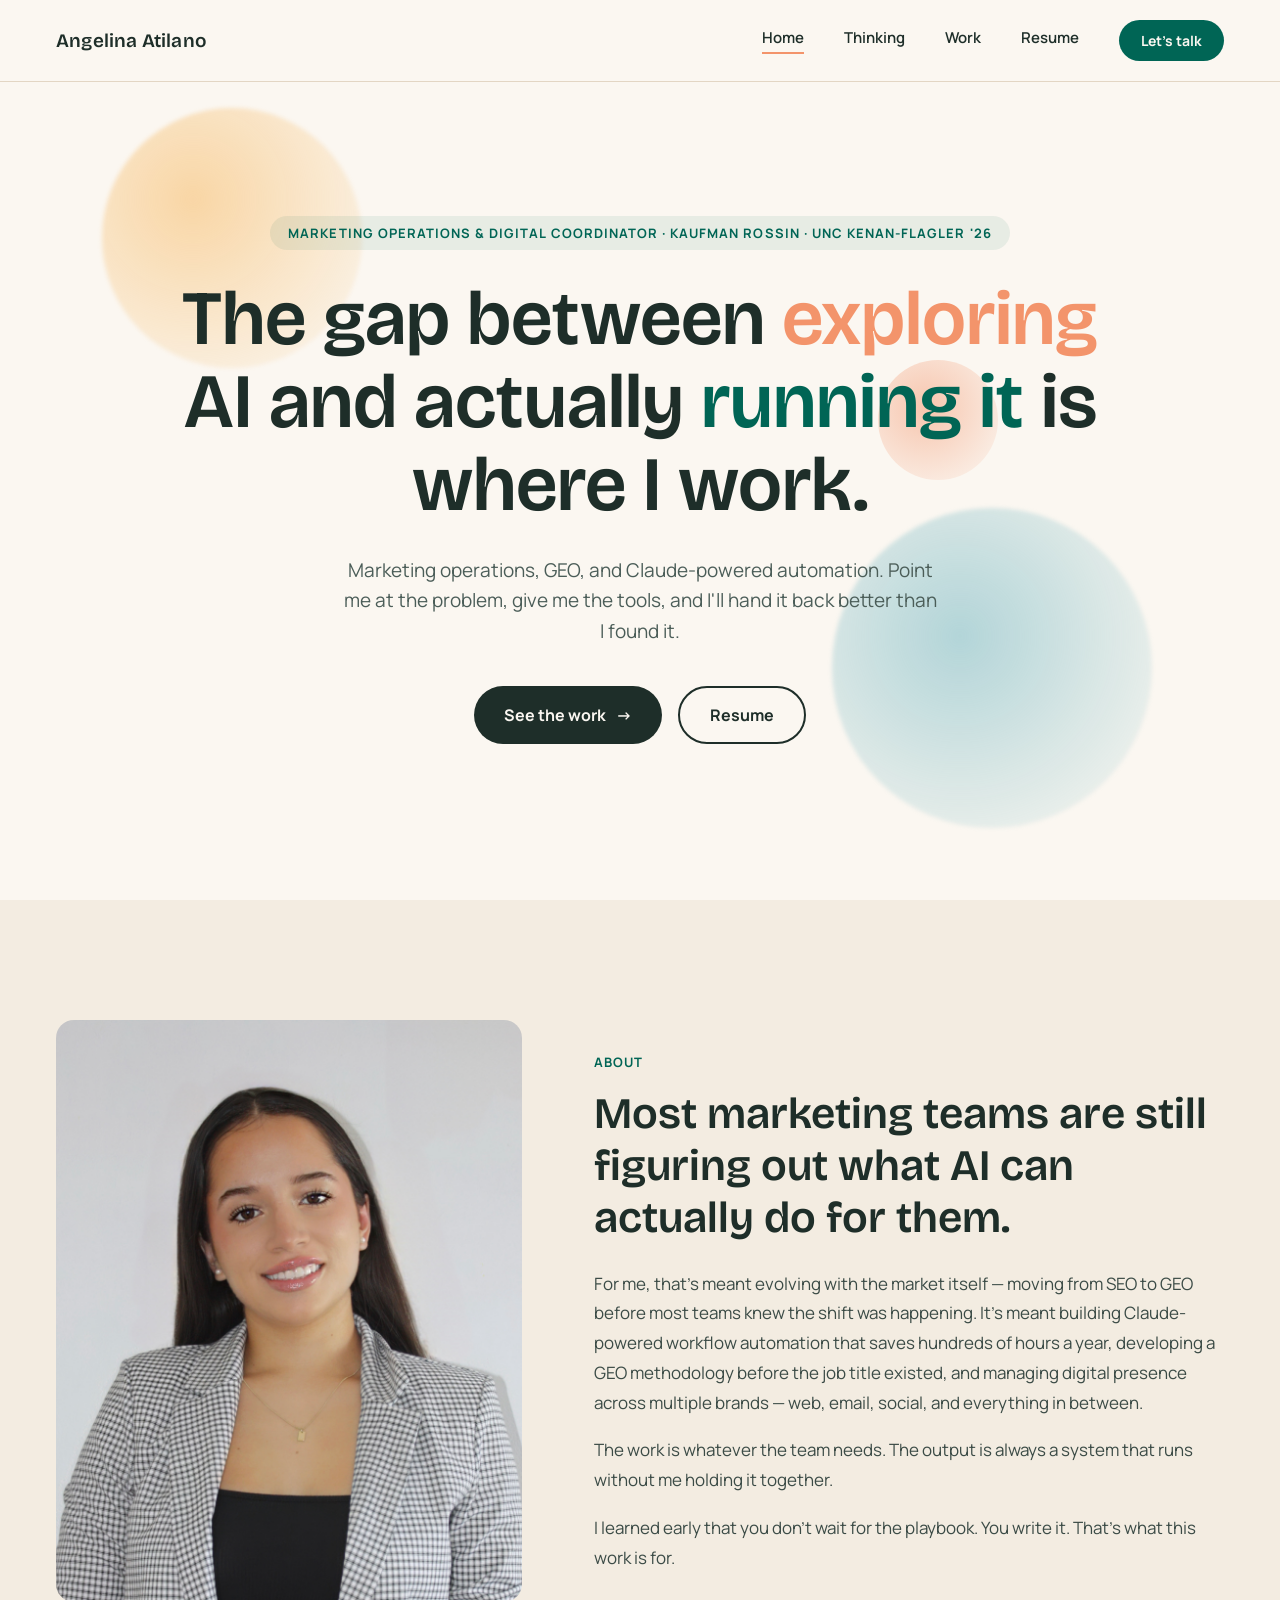
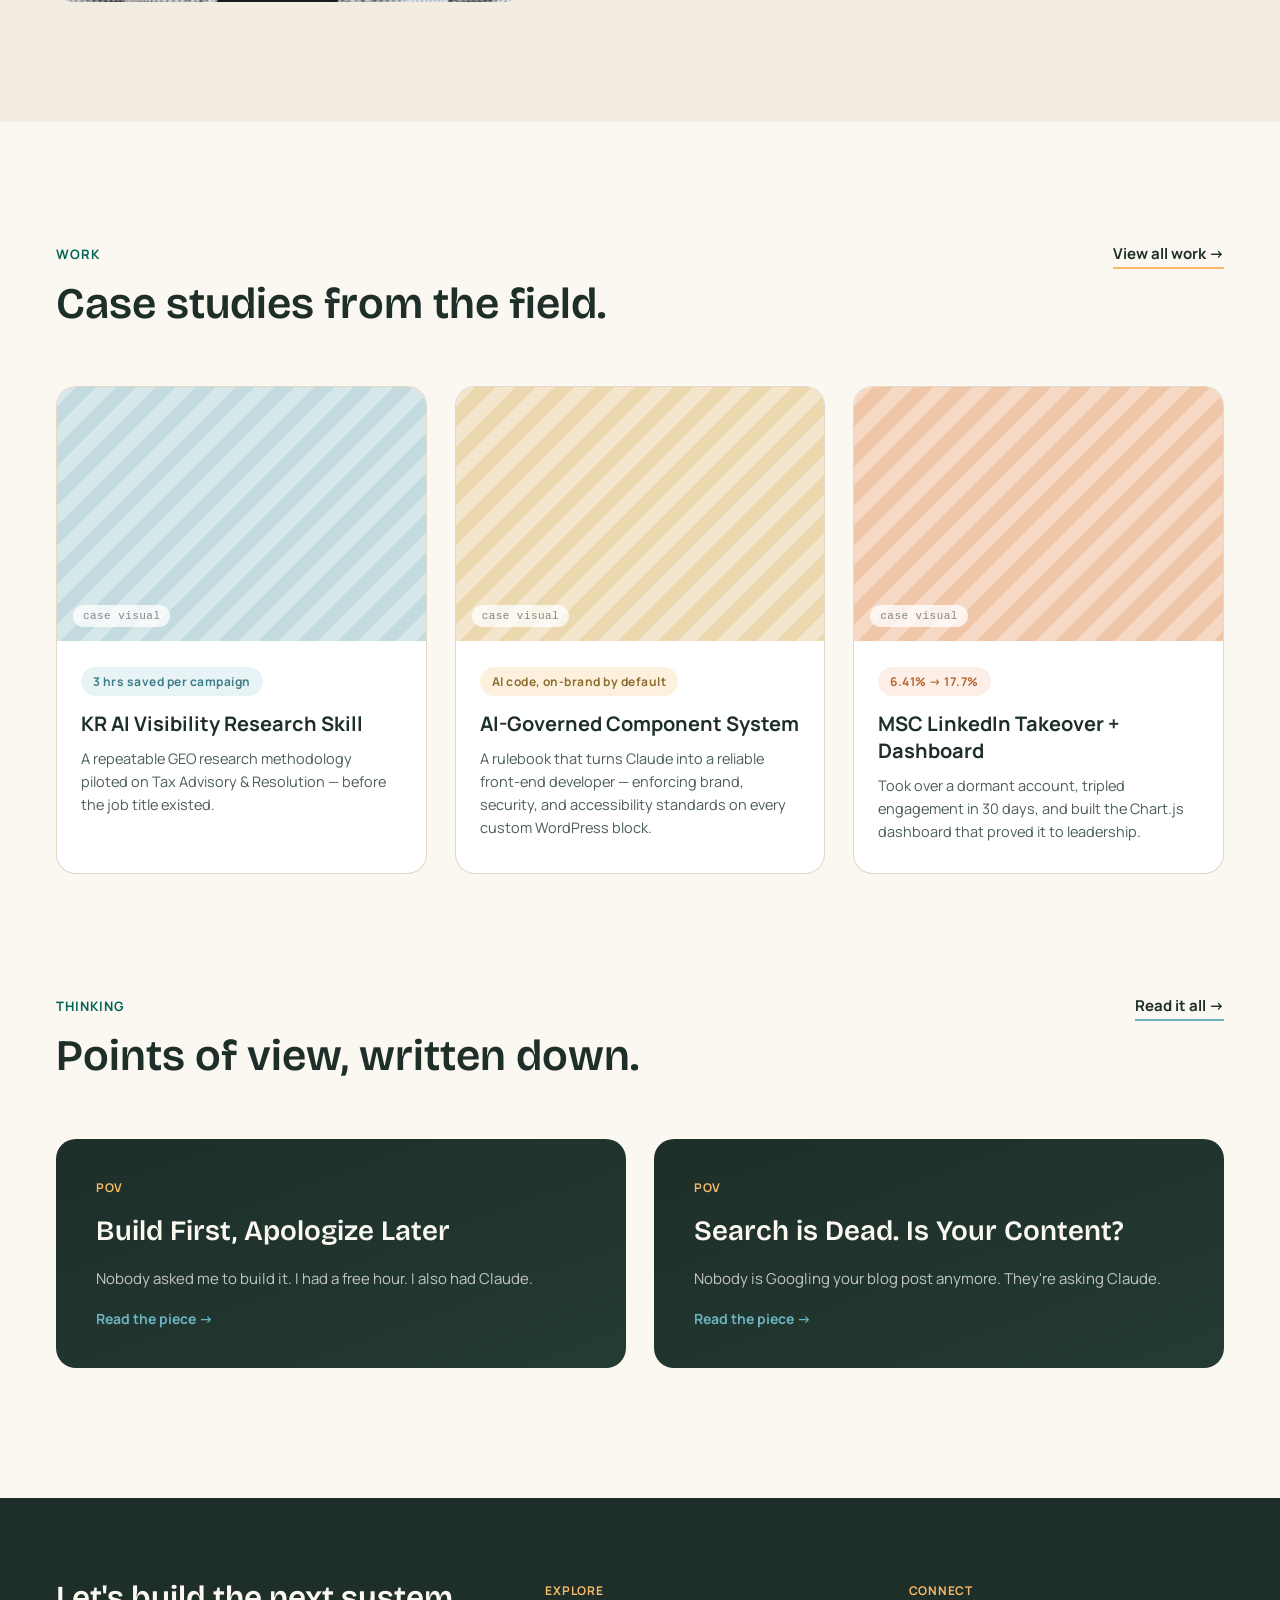
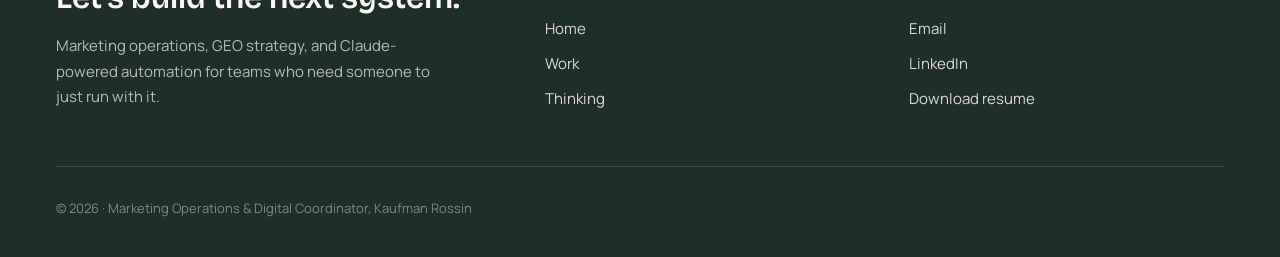
==== index.html @ 2d35b3b9 "Initial commit: portfolio site (Home, Thinking, Work) Static HTML/CSS/JS implementation of the Claud" ====
<!DOCTYPE html>
<html lang="en">
<head>
<meta charset="utf-8">
<meta name="viewport" content="width=device-width, initial-scale=1">
<title>Angelina Atilano — Marketing Operations &amp; Digital Coordinator</title>
<meta name="description" content="Marketing operations, GEO, and Claude-powered automation. Case studies and thinking from Angelina Atilano.">
<link rel="preconnect" href="https://fonts.googleapis.com">
<link rel="stylesheet" href="css/style.css">
</head>
<body>

<nav class="nav">
  <a href="index.html" class="nav-brand"><span>Angelina Atilano</span></a>
  <div class="nav-links">
    <a href="index.html" class="nav-link active">Home</a>
    <a href="thinking.html" class="nav-link">Thinking</a>
    <a href="work.html" class="nav-link">Work</a>
    <a href="assets/Angelina-Atilano-Resume.pdf" download="Angelina Atilano Resume.pdf" class="nav-link">Resume</a>
    <a href="#contact" class="nav-cta">Let's talk</a>
  </div>
</nav>

<section class="hero">
  <div class="blob blob-a"></div>
  <div class="blob blob-b"></div>
  <div class="blob blob-c"></div>

  <span class="eyebrow">Marketing Operations &amp; Digital Coordinator · Kaufman Rossin · UNC Kenan-Flagler '26</span>

  <h1>The gap between <span class="accent-orange">exploring</span> AI and actually <span class="accent-teal">running it</span> is where I work.</h1>

  <p class="lead">Marketing operations, GEO, and Claude-powered automation. Point me at the problem, give me the tools, and I'll hand it back better than I found it.</p>

  <div class="hero-ctas">
    <a href="work.html" class="btn-primary">See the work <span>→</span></a>
    <a href="assets/Angelina-Atilano-Resume.pdf" download="Angelina Atilano Resume.pdf" class="btn-outline">Resume</a>
  </div>
</section>

<section class="about reveal">
  <div class="about-portrait" data-tilt-wrap>
    <img src="assets/headshot.jpg" alt="Portrait of Angelina Atilano" data-tilt>
  </div>
  <div>
    <span class="section-label">About</span>
    <h2>Most marketing teams are still figuring out what AI can actually do for them.</h2>
    <p>For me, that's meant evolving with the market itself — moving from SEO to GEO before most teams knew the shift was happening. It's meant building Claude-powered workflow automation that saves hundreds of hours a year, developing a GEO methodology before the job title existed, and managing digital presence across multiple brands — web, email, social, and everything in between.</p>
    <p>The work is whatever the team needs. The output is always a system that runs without me holding it together.</p>
    <p>I learned early that you don't wait for the playbook. You write it. That's what this work is for.</p>
  </div>
</section>

<section class="section-wrap reveal">
  <div class="section-head">
    <div>
      <span class="section-label">Work</span>
      <h2>Case studies from the field.</h2>
    </div>
    <a href="work.html" class="section-head-link">View all work →</a>
  </div>

  <div class="case-grid">
    <a href="work.html" class="case-card">
      <div class="case-visual" style="background: repeating-linear-gradient(135deg,#D6E7E9,#D6E7E9 14px,#C3DBDE 14px,#C3DBDE 28px);">
        <span class="tag-float">case visual</span>
      </div>
      <div class="case-body">
        <span class="case-metric" style="color:#3E7E88; background:rgba(107,179,192,0.16);">3 hrs saved per campaign</span>
        <h3>KR AI Visibility Research Skill</h3>
        <p>A repeatable GEO research methodology piloted on Tax Advisory &amp; Resolution — before the job title existed.</p>
      </div>
    </a>

    <a href="work.html" class="case-card">
      <div class="case-visual" style="background: repeating-linear-gradient(135deg,#F3E6CC,#F3E6CC 14px,#EBD8AF 14px,#EBD8AF 28px);">
        <span class="tag-float">case visual</span>
      </div>
      <div class="case-body">
        <span class="case-metric" style="color:#8A6D2F; background:rgba(247,187,103,0.22);">AI code, on-brand by default</span>
        <h3>AI-Governed Component System</h3>
        <p>A rulebook that turns Claude into a reliable front-end developer — enforcing brand, security, and accessibility standards on every custom WordPress block.</p>
      </div>
    </a>

    <a href="work.html" class="case-card">
      <div class="case-visual" style="background: repeating-linear-gradient(135deg,#F6D9C4,#F6D9C4 14px,#F0C6A8 14px,#F0C6A8 28px);">
        <span class="tag-float">case visual</span>
      </div>
      <div class="case-body">
        <span class="case-metric" style="color:#B5652E; background:rgba(243,148,107,0.16);">6.41% → 17.7%</span>
        <h3>MSC LinkedIn Takeover + Dashboard</h3>
        <p>Took over a dormant account, tripled engagement in 30 days, and built the Chart.js dashboard that proved it to leadership.</p>
      </div>
    </a>
  </div>
</section>

<section class="section-wrap reveal" style="padding-top: 0; padding-bottom: 130px;">
  <div class="section-head">
    <div>
      <span class="section-label">Thinking</span>
      <h2>Points of view, written down.</h2>
    </div>
    <a href="thinking.html" class="section-head-link blue">Read it all →</a>
  </div>

  <div class="think-grid">
    <a href="thinking.html" class="think-card">
      <span class="tag">POV</span>
      <h3>Build First, Apologize Later</h3>
      <p>Nobody asked me to build it. I had a free hour. I also had Claude.</p>
      <span class="read-link">Read the piece →</span>
    </a>
    <a href="thinking.html" class="think-card">
      <span class="tag">POV</span>
      <h3>Search is Dead. Is Your Content?</h3>
      <p>Nobody is Googling your blog post anymore. They're asking Claude.</p>
      <span class="read-link">Read the piece →</span>
    </a>
  </div>
</section>

<footer class="footer" id="contact">
  <div class="footer-grid">
    <div>
      <h3>Let's build the next system.</h3>
      <p>Marketing operations, GEO strategy, and Claude-powered automation for teams who need someone to just run with it.</p>
    </div>
    <div>
      <span class="footer-label">Explore</span>
      <div class="footer-links">
        <a href="index.html">Home</a>
        <a href="work.html">Work</a>
        <a href="thinking.html">Thinking</a>
      </div>
    </div>
    <div>
      <span class="footer-label">Connect</span>
      <div class="footer-links">
        <a href="mailto:angelinatilano@gmail.com">Email</a>
        <a href="#">LinkedIn</a>
        <a href="assets/Angelina-Atilano-Resume.pdf" download="Angelina Atilano Resume.pdf">Download resume</a>
      </div>
    </div>
  </div>
  <p class="footer-copy">© 2026 · Marketing Operations &amp; Digital Coordinator, Kaufman Rossin</p>
</footer>

<script src="js/main.js"></script>
</body>
</html>
---- css/style.css ----
@import url('https://fonts.googleapis.com/css2?family=Instrument+Serif:ital@0;1&family=Bricolage+Grotesque:opsz,wght@12..96,400..800&family=Manrope:wght@400;500;600;700;800&display=swap');

:root {
  --cream: #FBF7F1;
  --cream-alt: #F3ECE1;
  --ink: #1E2E29;
  --ink-alt: #243B34;
  --body-text: #4B5D58;
  --body-text-dark: #2C3B37;
  --text-soft: #3B4B46;
  --teal: #006555;
  --teal-hover: #004d40;
  --orange: #F3946B;
  --gold: #F7BB67;
  --blue: #6BB3C0;
  --border: rgba(211,190,163,0.6);

  --display-family: 'Bricolage Grotesque', sans-serif;
  --display-italic: normal;
  --display-weight: 600;
}

* { box-sizing: border-box; }

html { scroll-behavior: smooth; }

body {
  margin: 0;
  background: var(--cream);
  font-family: 'Manrope', sans-serif;
  color: var(--ink);
  overflow-x: hidden;
}

a { color: inherit; }

img { max-width: 100%; }

@keyframes driftA { 0% { transform: translate(0,0) rotate(0deg); } 100% { transform: translate(24px,-32px) rotate(8deg); } }
@keyframes driftB { 0% { transform: translate(0,0) rotate(0deg); } 100% { transform: translate(-28px,26px) rotate(-6deg); } }
@keyframes marqueeScroll { 0% { transform: translateX(0); } 100% { transform: translateX(-50%); } }
@keyframes fadeInUp { 0% { opacity: 0; transform: translateY(22px); } 100% { opacity: 1; transform: translateY(0); } }

/* ---------- Nav ---------- */
.nav {
  position: fixed;
  top: 0; left: 0; right: 0;
  z-index: 50;
  display: flex;
  align-items: center;
  justify-content: space-between;
  padding: 20px 56px;
  background: rgba(251,247,241,0.85);
  backdrop-filter: blur(8px);
  border-bottom: 1px solid var(--border);
}

.nav-brand {
  display: flex;
  align-items: center;
  gap: 10px;
  text-decoration: none;
  color: var(--ink);
}

.nav-brand span {
  font-family: var(--display-family);
  font-style: var(--display-italic);
  font-weight: var(--display-weight);
  font-size: 19px;
  letter-spacing: 0.01em;
  color: var(--ink);
}

.nav-links {
  display: flex;
  align-items: center;
  gap: 40px;
}

.nav-link {
  text-decoration: none;
  color: var(--ink);
  font-size: 15px;
  font-weight: 600;
  border-bottom: 2px solid transparent;
  padding-bottom: 4px;
  transition: border-color .25s;
}
.nav-link:hover, .nav-link.active { border-bottom-color: var(--orange); }

.nav-cta {
  text-decoration: none;
  background: var(--teal);
  color: var(--cream);
  font-size: 14px;
  font-weight: 700;
  padding: 11px 22px;
  border-radius: 100px;
  transition: transform .25s, background .25s;
}
.nav-cta:hover { background: var(--teal-hover); transform: translateY(-2px); }

@media (max-width: 860px) {
  .nav { padding: 16px 20px; }
  .nav-links { gap: 16px; flex-wrap: wrap; justify-content: flex-end; }
}

/* ---------- Hero ---------- */
.hero {
  position: relative;
  min-height: 100vh;
  display: flex;
  flex-direction: column;
  align-items: center;
  justify-content: center;
  padding: 160px 24px 100px;
  text-align: center;
  overflow: hidden;
}

.blob { position: absolute; border-radius: 50%; filter: blur(2px); }
.blob-a { top: 12%; left: 8%; width: 260px; height: 260px; background: radial-gradient(circle at 35% 35%, rgba(247,187,103,0.55), rgba(247,187,103,0)); animation: driftA 9s ease-in-out infinite alternate; }
.blob-b { bottom: 8%; right: 10%; width: 320px; height: 320px; background: radial-gradient(circle at 40% 40%, rgba(107,179,192,0.5), rgba(107,179,192,0)); animation: driftB 11s ease-in-out infinite alternate; }
.blob-c { top: 40%; right: 22%; width: 120px; height: 120px; background: radial-gradient(circle at 40% 40%, rgba(243,148,107,0.5), rgba(243,148,107,0)); animation: driftA 7s ease-in-out infinite alternate-reverse; filter: none; }

.eyebrow {
  position: relative;
  font-size: 13px;
  letter-spacing: 0.08em;
  text-transform: uppercase;
  color: var(--teal);
  font-weight: 700;
  background: rgba(0,101,85,0.08);
  padding: 8px 18px;
  border-radius: 100px;
  margin-bottom: 28px;
  display: inline-block;
}

.hero h1 {
  position: relative;
  font-family: var(--display-family);
  font-weight: var(--display-weight);
  font-size: clamp(40px,6vw,84px);
  line-height: 1.08;
  max-width: 920px;
  margin: 0 0 28px;
  color: var(--ink);
}
.hero h1 em { font-style: var(--display-italic); }
.hero h1 .accent-orange { font-style: var(--display-italic); color: var(--orange); }
.hero h1 .accent-teal { font-style: var(--display-italic); color: var(--teal); }

.hero p.lead {
  position: relative;
  font-size: 19px;
  line-height: 1.6;
  max-width: 600px;
  color: var(--body-text);
  margin: 0 0 40px;
}

.hero-ctas {
  position: relative;
  display: flex;
  gap: 16px;
  flex-wrap: wrap;
  justify-content: center;
}

.btn-primary {
  display: inline-flex;
  align-items: center;
  gap: 10px;
  background: var(--ink);
  color: var(--cream);
  font-size: 16px;
  font-weight: 700;
  padding: 16px 30px;
  border-radius: 100px;
  text-decoration: none;
  transition: transform .25s, background .25s;
}
.btn-primary:hover { transform: translateY(-3px); background: var(--teal); }

.btn-outline {
  display: inline-flex;
  align-items: center;
  gap: 10px;
  background: transparent;
  color: var(--ink);
  font-size: 16px;
  font-weight: 700;
  padding: 16px 30px;
  border-radius: 100px;
  text-decoration: none;
  border: 2px solid var(--ink);
  transition: transform .25s, background .25s, color .25s;
}
.btn-outline:hover { transform: translateY(-3px); background: var(--ink); color: var(--cream); }

/* ---------- Reveal on scroll ---------- */
.reveal { opacity: 0; transform: translateY(36px); transition: opacity .9s ease, transform .9s ease; }
.reveal.is-visible { opacity: 1; transform: translateY(0); }

/* ---------- About ---------- */
.about {
  padding: 120px 56px;
  background: var(--cream-alt);
  display: grid;
  grid-template-columns: 0.85fr 1.15fr;
  gap: 72px;
  align-items: center;
}

.about-portrait {
  position: relative;
  aspect-ratio: 4/5;
  border-radius: 18px;
  overflow: hidden;
  transition: transform .35s ease-out;
}
.about-portrait img { width: 100%; height: 100%; object-fit: cover; display: block; }

.section-label {
  font-size: 13px;
  letter-spacing: 0.08em;
  text-transform: uppercase;
  color: var(--teal);
  font-weight: 700;
}

.about h2, .section-head h2 {
  font-family: var(--display-family);
  font-weight: var(--display-weight);
  font-size: clamp(30px,3.4vw,46px);
  line-height: 1.2;
  margin: 16px 0 24px;
  color: var(--ink);
}

.about p { font-size: 17px; line-height: 1.75; color: var(--text-soft); margin: 0 0 18px; }
.about p:last-child { margin: 0; }

@media (max-width: 900px) {
  .about { grid-template-columns: 1fr; padding: 80px 24px; }
}

/* ---------- Section head ---------- */
.section-wrap { padding: 120px 56px; }
.section-head {
  display: flex;
  align-items: baseline;
  justify-content: space-between;
  margin-bottom: 56px;
  gap: 24px;
  flex-wrap: wrap;
}
.section-head h2 { margin: 14px 0 0; }
.section-head-link {
  text-decoration: none;
  color: var(--ink);
  font-weight: 700;
  font-size: 15px;
  border-bottom: 2px solid var(--gold);
  padding-bottom: 3px;
}
.section-head-link.blue { border-bottom-color: var(--blue); }

@media (max-width: 700px) {
  .section-wrap { padding: 80px 24px; }
}

/* ---------- Case cards ---------- */
.case-grid { display: grid; grid-template-columns: repeat(3,1fr); gap: 28px; }
@media (max-width: 980px) { .case-grid { grid-template-columns: 1fr 1fr; } }
@media (max-width: 640px) { .case-grid { grid-template-columns: 1fr; } }

.case-card {
  text-decoration: none;
  color: var(--ink);
  display: block;
  background: #FFFFFF;
  border: 1px solid var(--border);
  border-radius: 20px;
  overflow: hidden;
  transition: transform .3s ease, box-shadow .3s ease;
  height: 100%;
  cursor: pointer;
}
.case-card:hover { transform: translateY(-6px); box-shadow: 0 24px 48px rgba(30,46,41,0.12); }

.case-card-blank {
  display: flex;
  align-items: center;
  justify-content: center;
  min-height: 280px;
  padding: 26px 24px 30px;
  border: 1.5px dashed rgba(30,46,41,0.2);
  border-radius: 20px;
  margin: 1px;
}
.case-card-blank span { font-family: monospace; font-size: 12px; letter-spacing: 0.04em; color: rgba(30,46,41,0.4); }

.case-visual {
  position: relative;
  aspect-ratio: 16/11;
  overflow: hidden;
}
.case-visual .tag-float {
  position: absolute;
  bottom: 14px; left: 16px;
  font-family: monospace;
  font-size: 11px;
  letter-spacing: 0.04em;
  color: rgba(30,46,41,0.55);
  background: rgba(255,255,255,0.75);
  padding: 5px 10px;
  border-radius: 100px;
}

.case-body { padding: 26px 24px 30px; }
.case-metric {
  display: inline-block;
  white-space: nowrap;
  font-size: 12px;
  font-weight: 700;
  letter-spacing: 0.04em;
  padding: 6px 12px;
  border-radius: 100px;
  margin-bottom: 14px;
}
.case-body h3 { font-size: 20px; font-weight: 700; line-height: 1.35; margin: 0 0 10px; }
.case-body p { font-size: 14.5px; line-height: 1.6; color: var(--body-text); margin: 0; }
.case-body .view-link { display: inline-block; margin-top: 16px; color: var(--ink); font-weight: 700; font-size: 14px; }

/* ---------- Thinking cards ---------- */
.think-grid { display: grid; grid-template-columns: repeat(2,1fr); gap: 28px; }
@media (max-width: 700px) { .think-grid { grid-template-columns: 1fr; } }

.think-card {
  cursor: pointer;
  text-decoration: none;
  color: var(--ink);
  display: flex;
  flex-direction: column;
  gap: 18px;
  background: linear-gradient(160deg, var(--ink), var(--ink-alt));
  border-radius: 20px;
  padding: 40px;
  transition: transform .3s ease;
  border: none;
  text-align: left;
  width: 100%;
}
.think-card:hover { transform: translateY(-6px); }
.think-card .tag { font-size: 12px; letter-spacing: 0.06em; text-transform: uppercase; color: var(--gold); font-weight: 700; }
.think-card h3 { font-family: var(--display-family); font-style: var(--display-italic); font-weight: var(--display-weight); font-size: 28px; line-height: 1.25; color: var(--cream); margin: 0; }
.think-card p { font-size: 15px; line-height: 1.65; color: rgba(251,247,241,0.75); margin: 0; }
.think-card .read-link { color: var(--blue); font-weight: 700; font-size: 14px; margin-top: auto; }

/* ---------- Footer ---------- */
.footer { background: var(--ink); color: var(--cream); padding: 80px 56px 40px; }
.footer-grid {
  display: grid;
  grid-template-columns: 1.4fr 1fr 1fr;
  gap: 48px;
  padding-bottom: 56px;
  border-bottom: 1px solid rgba(251,247,241,0.15);
}
.footer h3 { font-family: var(--display-family); font-style: var(--display-italic); font-weight: var(--display-weight); font-size: 32px; margin: 0 0 16px; }
.footer-grid > div > p { font-size: 15px; line-height: 1.7; color: rgba(251,247,241,0.7); max-width: 380px; margin: 0; }
.footer-label { font-size: 12px; letter-spacing: 0.06em; text-transform: uppercase; color: var(--gold); font-weight: 700; }
.footer-links { display: flex; flex-direction: column; gap: 14px; margin-top: 18px; }
.footer-links a { color: rgba(251,247,241,0.85); text-decoration: none; font-size: 15px; }
.footer-copy { font-size: 13px; color: rgba(251,247,241,0.45); margin: 32px 0 0; }

@media (max-width: 760px) {
  .footer { padding: 60px 24px 32px; }
  .footer-grid { grid-template-columns: 1fr; gap: 36px; }
}

/* ---------- Page hero (Thinking / Work) ---------- */
.page-hero {
  position: relative;
  padding: 170px 56px 60px;
  text-align: center;
  overflow: hidden;
}
.page-hero h1 {
  position: relative;
  font-family: var(--display-family);
  font-weight: var(--display-weight);
  font-size: clamp(36px,5vw,64px);
  line-height: 1.1;
  max-width: 760px;
  margin: 0 auto 20px;
  color: var(--ink);
}
.page-hero p {
  position: relative;
  font-size: 18px;
  line-height: 1.6;
  max-width: 560px;
  margin: 0 auto;
  color: var(--body-text);
}
@media (max-width: 700px) { .page-hero { padding: 130px 24px 40px; } }

.list-section { padding: 40px 56px 140px; }
.list-section.narrow { max-width: 1100px; margin: 0 auto; }
@media (max-width: 700px) { .list-section { padding: 30px 24px 80px; } }

/* ---------- Detail article ---------- */
.detail { display: none; animation: fadeInUp .6s ease both; padding: 150px 24px 120px; max-width: 720px; margin: 0 auto; }
.detail.wide { max-width: 920px; padding: 150px 56px 120px; }
.detail.is-open { display: block; }

.back-btn {
  background: none;
  border: none;
  cursor: pointer;
  display: flex;
  width: fit-content;
  align-items: center;
  gap: 8px;
  color: var(--body-text);
  font-family: 'Manrope', sans-serif;
  font-size: 14px;
  font-weight: 700;
  padding: 0;
  margin-bottom: 36px;
  transition: transform .25s, color .25s;
}
.back-btn:hover { color: var(--teal); transform: translateX(-4px); }

.detail .kicker { display: block; font-size: 12px; letter-spacing: 0.1em; text-transform: uppercase; color: var(--body-text); font-weight: 700; margin-bottom: 10px; }
.detail .tag-pill { font-size: 12px; letter-spacing: 0.08em; text-transform: uppercase; color: var(--teal); font-weight: 700; }
.detail h1 { font-family: var(--display-family); font-style: var(--display-italic); font-weight: var(--display-weight); font-size: clamp(30px,4.6vw,46px); line-height: 1.15; margin: 14px 0 44px; color: var(--ink); }
.detail.wide h1 { font-style: normal; }
.detail .role { font-size: 15px; color: var(--body-text); font-weight: 600; margin: -30px 0 44px; }
.detail p.body-text { font-size: 18px; line-height: 1.85; color: var(--body-text-dark); margin: 0 0 26px; }

.detail-visual {
  aspect-ratio: 16/8;
  border-radius: 20px;
  margin-bottom: 56px;
  position: relative;
  overflow: hidden;
}
.detail-visual span { position: absolute; bottom: 16px; left: 18px; font-family: monospace; font-size: 12px; color: rgba(30,46,41,0.55); background: rgba(255,255,255,0.8); padding: 6px 12px; border-radius: 100px; }

.detail-blocks { display: grid; gap: 40px; }
.detail-blocks .block-label { font-size: 12px; letter-spacing: 0.08em; text-transform: uppercase; color: var(--teal); font-weight: 700; }
.detail-blocks p { font-size: 17px; line-height: 1.75; color: var(--body-text-dark); margin: 12px 0 0; }
.detail-outcome { background: var(--ink); border-radius: 20px; padding: 36px; }
.detail-outcome .block-label { color: var(--gold); }
.detail-outcome p { color: var(--cream); }

.tag-row { display: flex; gap: 10px; flex-wrap: wrap; margin-top: 44px; }
.tag-row span { font-size: 13px; font-weight: 600; color: var(--body-text); background: var(--cream-alt); padding: 8px 16px; border-radius: 100px; }

.comment-section { margin: 20px 0 60px; padding-top: 28px; border-top: 1px solid var(--border); }
.comment-section h3 { font-family: var(--display-family); font-weight: var(--display-weight); font-size: 20px; margin: 0 0 20px; color: var(--ink); }
.comment-section textarea {
  width: 100%; min-height: 100px; resize: vertical; box-sizing: border-box;
  font-family: 'Manrope', sans-serif; font-size: 15px; line-height: 1.6; color: var(--ink);
  background: #FFFFFF; border: 1.5px solid rgba(211,190,163,0.8); border-radius: 14px;
  padding: 16px; margin-bottom: 14px; outline: none;
}
.comment-section button {
  background: var(--ink); color: var(--cream); border: none;
  font-family: 'Manrope', sans-serif; font-size: 14px; font-weight: 700;
  padding: 12px 24px; border-radius: 100px; cursor: pointer;
  transition: background .2s ease, transform .2s ease;
}
.comment-section button:hover { background: var(--teal); transform: translateY(-2px); }

.comment-list { display: flex; flex-direction: column; gap: 18px; margin-top: 36px; }
.comment-item { background: var(--cream-alt); border-radius: 14px; padding: 18px 20px; animation: fadeInUp .4s ease both; }
.comment-item p { font-size: 15px; line-height: 1.65; color: var(--body-text-dark); margin: 0 0 8px; }
.comment-item span { font-size: 12px; color: var(--body-text); }

[data-grid-view].is-hidden { display: none; }

/* Reset native <button> chrome when reused as card/link triggers */
button.case-card,
button.think-card {
  font: inherit;
  text-align: left;
  width: 100%;
  display: block;
  margin: 0;
  appearance: none;
  -webkit-appearance: none;
}
button.case-card { border: 1px solid var(--border); }
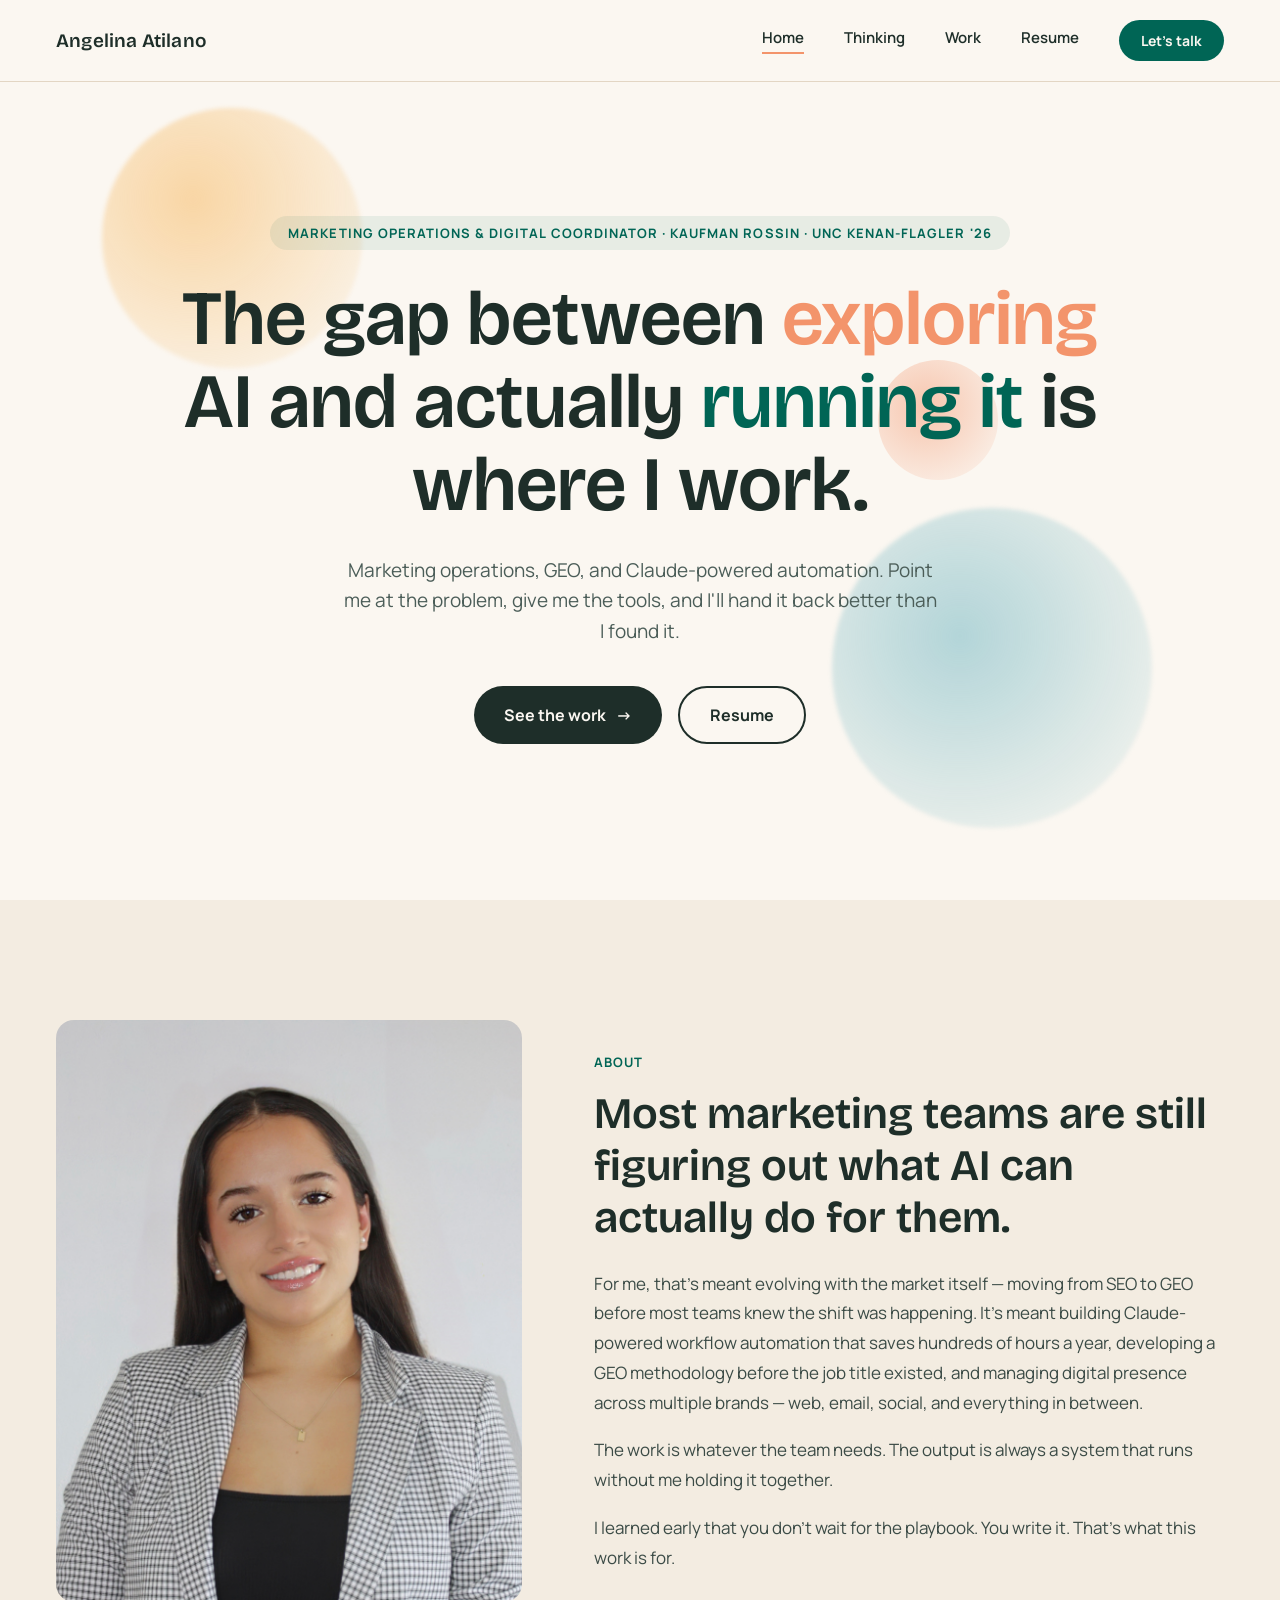
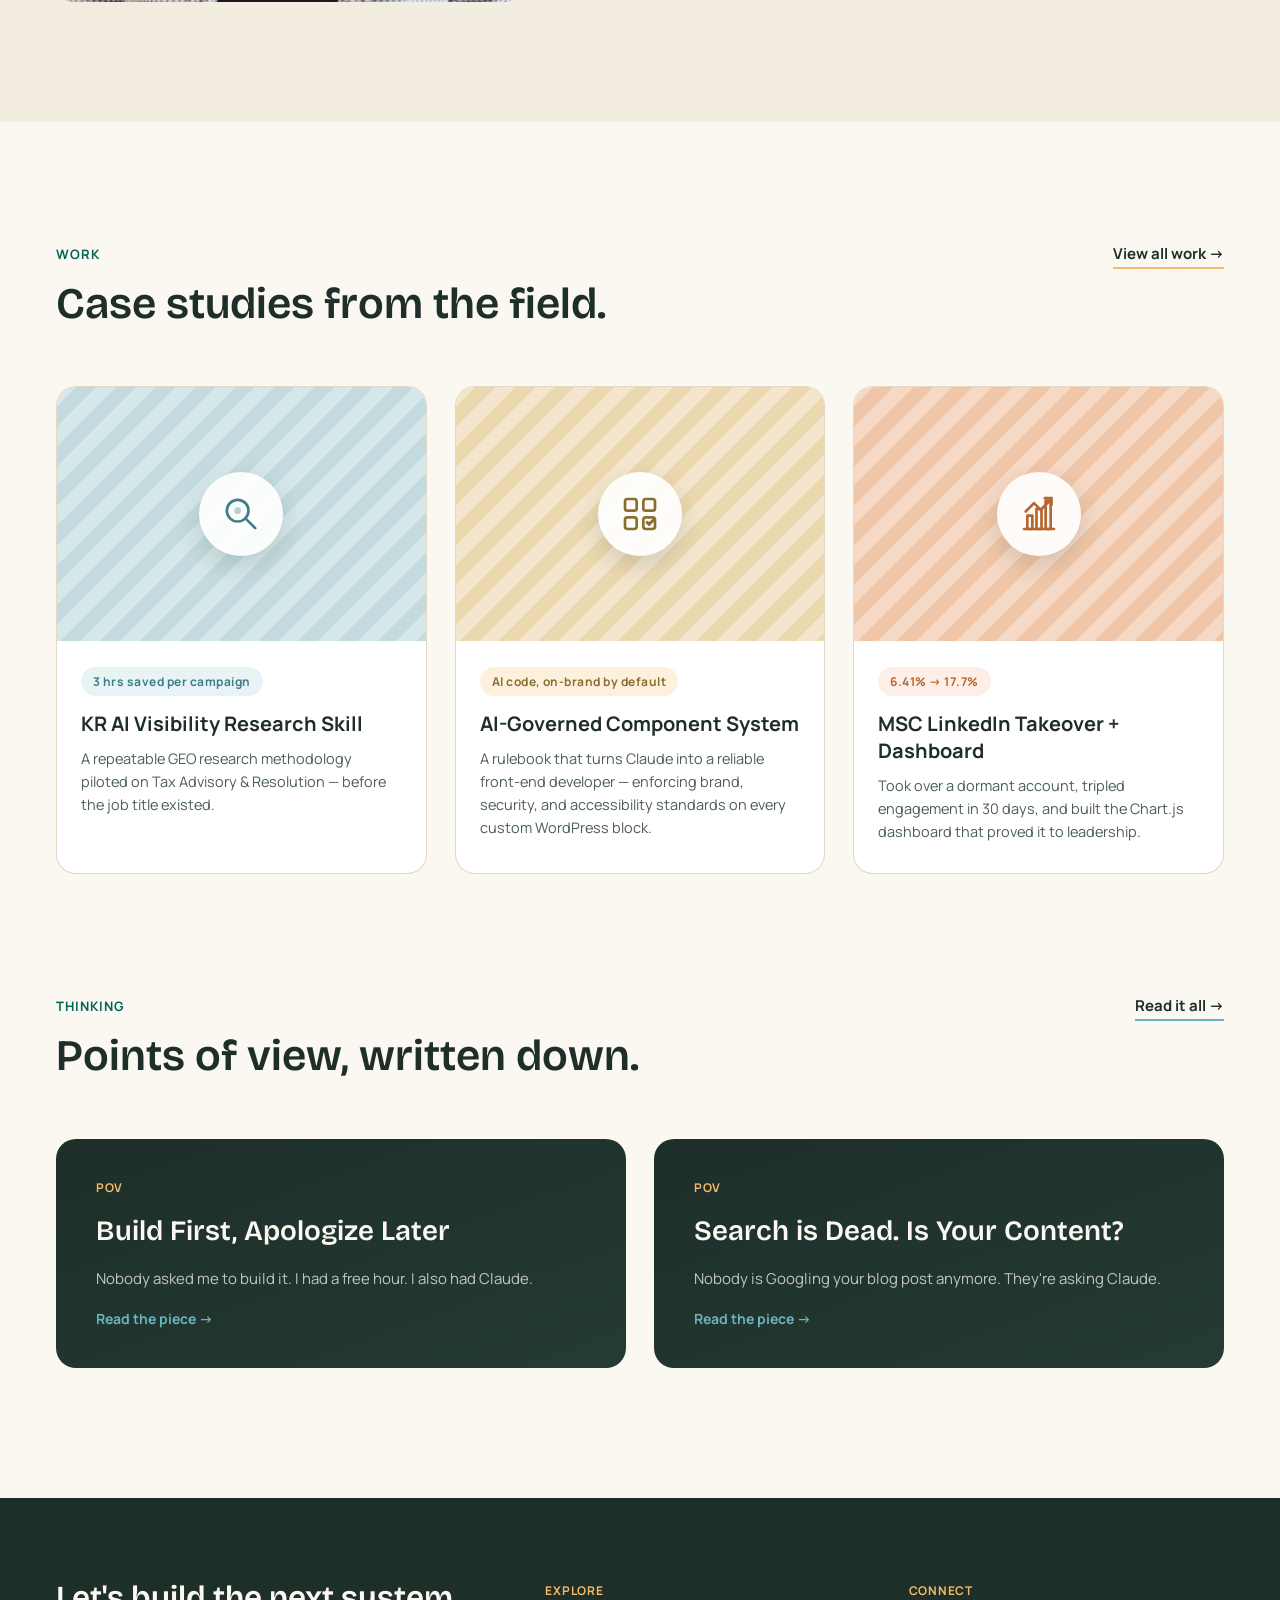
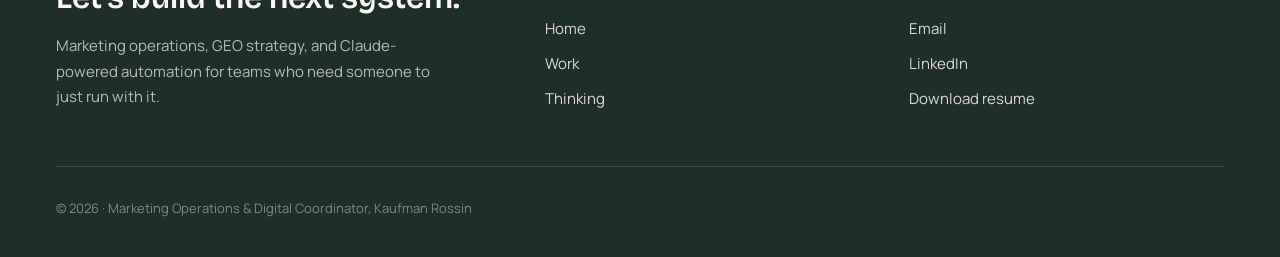
==== commit 6b8fbe1f: "Replace case study placeholder visuals with branded icon badges Each case study now has a custom lin" ====
--- a/index.html
+++ b/index.html
@@ -63,7 +63,13 @@
   <div class="case-grid">
     <a href="work.html" class="case-card">
       <div class="case-visual" style="background: repeating-linear-gradient(135deg,#D6E7E9,#D6E7E9 14px,#C3DBDE 14px,#C3DBDE 28px);">
-        <span class="tag-float">case visual</span>
+        <div class="case-icon-badge">
+          <svg viewBox="0 0 24 24" fill="none" stroke="#3E7E88" stroke-width="1.6" stroke-linecap="round" stroke-linejoin="round">
+            <circle cx="10" cy="10" r="6.5"/>
+            <circle cx="10" cy="10" r="2" fill="#3E7E88" stroke="none" opacity="0.35"/>
+            <line x1="14.8" y1="14.8" x2="20.5" y2="20.5"/>
+          </svg>
+        </div>
       </div>
       <div class="case-body">
         <span class="case-metric" style="color:#3E7E88; background:rgba(107,179,192,0.16);">3 hrs saved per campaign</span>
@@ -74,7 +80,15 @@
 
     <a href="work.html" class="case-card">
       <div class="case-visual" style="background: repeating-linear-gradient(135deg,#F3E6CC,#F3E6CC 14px,#EBD8AF 14px,#EBD8AF 28px);">
-        <span class="tag-float">case visual</span>
+        <div class="case-icon-badge">
+          <svg viewBox="0 0 24 24" fill="none" stroke="#8A6D2F" stroke-width="1.6" stroke-linecap="round" stroke-linejoin="round">
+            <rect x="3" y="3" width="7" height="7" rx="1.5"/>
+            <rect x="14" y="3" width="7" height="7" rx="1.5"/>
+            <rect x="3" y="14" width="7" height="7" rx="1.5"/>
+            <rect x="14" y="14" width="7" height="7" rx="1.5"/>
+            <path d="M16.3 17l1.2 1.2 2.4-2.5" stroke-width="1.8"/>
+          </svg>
+        </div>
       </div>
       <div class="case-body">
         <span class="case-metric" style="color:#8A6D2F; background:rgba(247,187,103,0.22);">AI code, on-brand by default</span>
@@ -85,7 +99,16 @@
 
     <a href="work.html" class="case-card">
       <div class="case-visual" style="background: repeating-linear-gradient(135deg,#F6D9C4,#F6D9C4 14px,#F0C6A8 14px,#F0C6A8 28px);">
-        <span class="tag-float">case visual</span>
+        <div class="case-icon-badge">
+          <svg viewBox="0 0 24 24" fill="none" stroke="#B5652E" stroke-width="1.6" stroke-linecap="round" stroke-linejoin="round">
+            <line x1="3" y1="21" x2="21" y2="21"/>
+            <rect x="5" y="13" width="3" height="8"/>
+            <rect x="10.5" y="9" width="3" height="12"/>
+            <rect x="16" y="4" width="3" height="17"/>
+            <path d="M4 10.5l5-5 4 4 6.5-6.5" stroke-width="1.6"/>
+            <path d="M15.5 2.5h4v4" stroke-width="1.6"/>
+          </svg>
+        </div>
       </div>
       <div class="case-body">
         <span class="case-metric" style="color:#B5652E; background:rgba(243,148,107,0.16);">6.41% → 17.7%</span>
--- a/css/style.css
+++ b/css/style.css
@@ -320,6 +320,25 @@
   border-radius: 100px;
 }
 
+.case-icon-badge {
+  position: absolute;
+  top: 50%; left: 50%;
+  transform: translate(-50%,-50%);
+  width: 84px; height: 84px;
+  border-radius: 50%;
+  background: rgba(255,255,255,0.92);
+  display: flex;
+  align-items: center;
+  justify-content: center;
+  box-shadow: 0 10px 26px rgba(30,46,41,0.14);
+}
+.case-icon-badge svg { width: 40px; height: 40px; }
+
+.detail-visual .case-icon-badge {
+  width: 108px; height: 108px;
+}
+.detail-visual .case-icon-badge svg { width: 52px; height: 52px; }
+
 .case-body { padding: 26px 24px 30px; }
 .case-metric {
   display: inline-block;
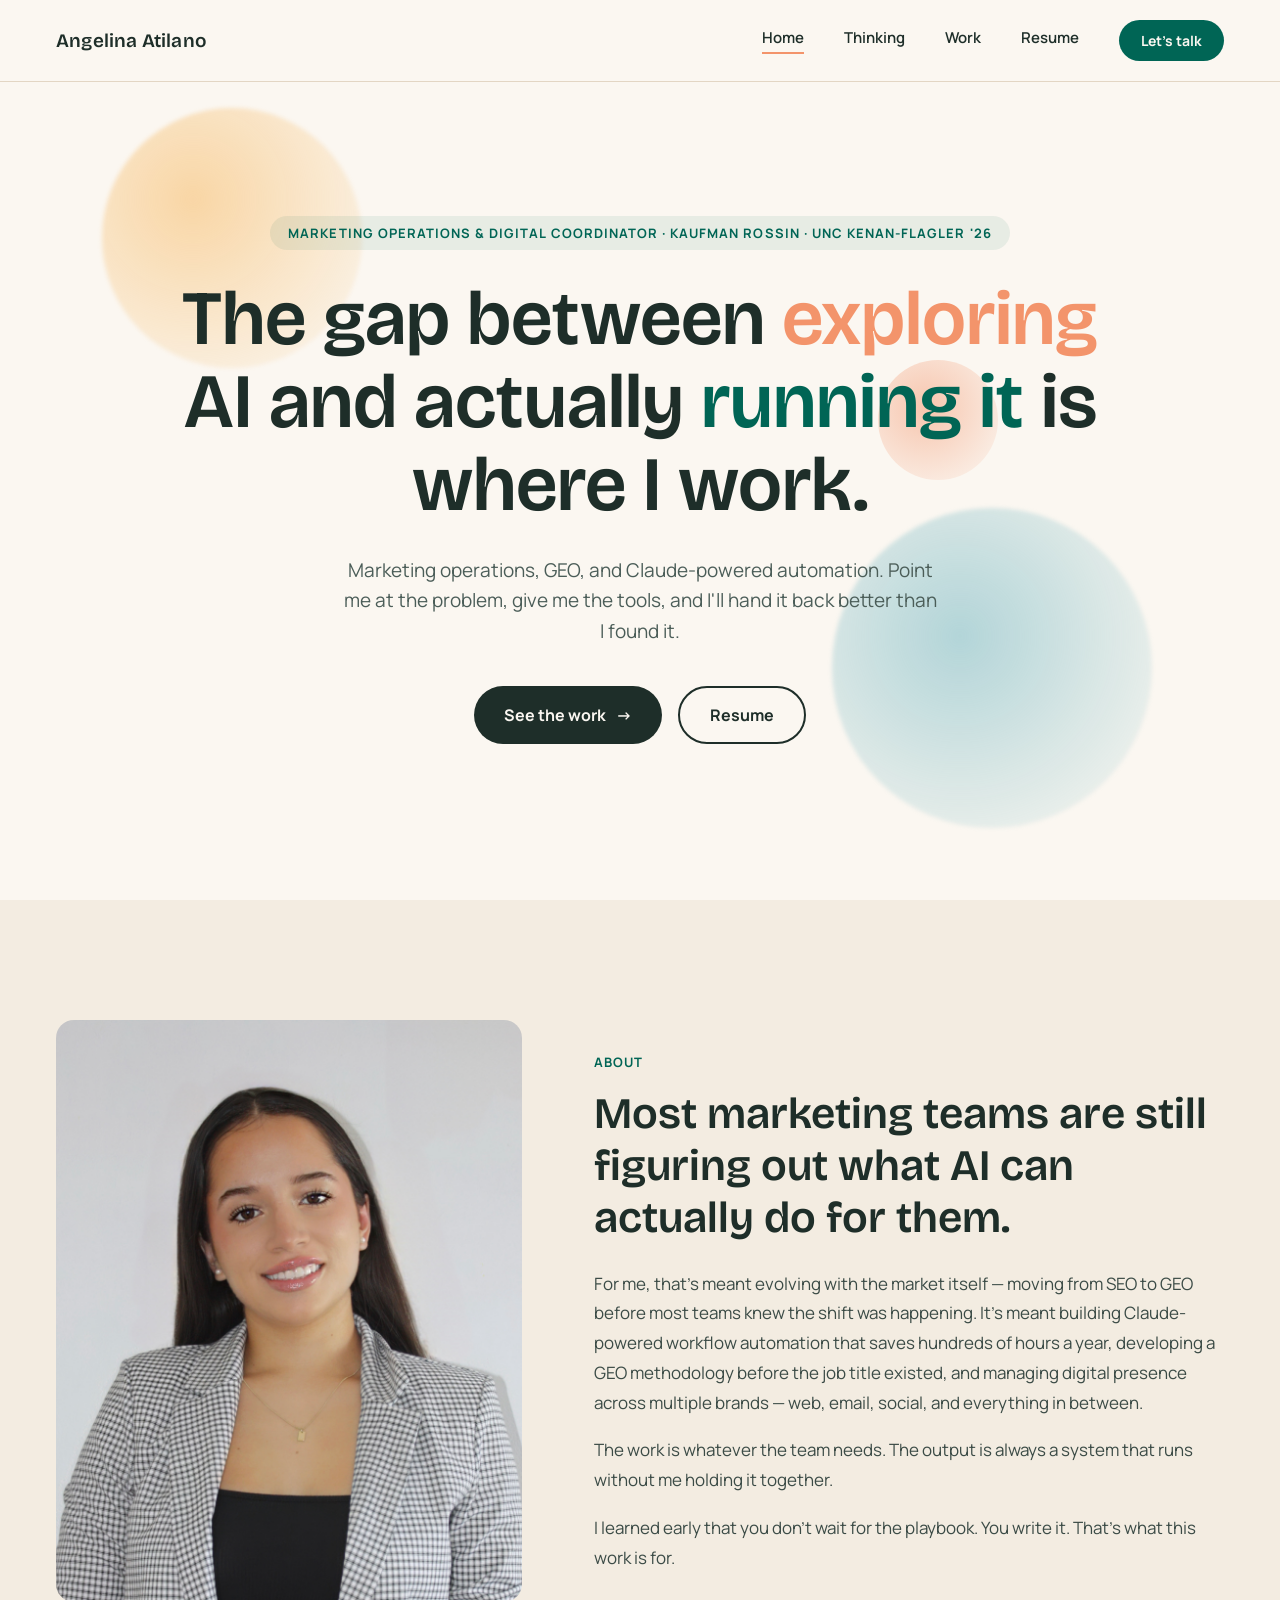
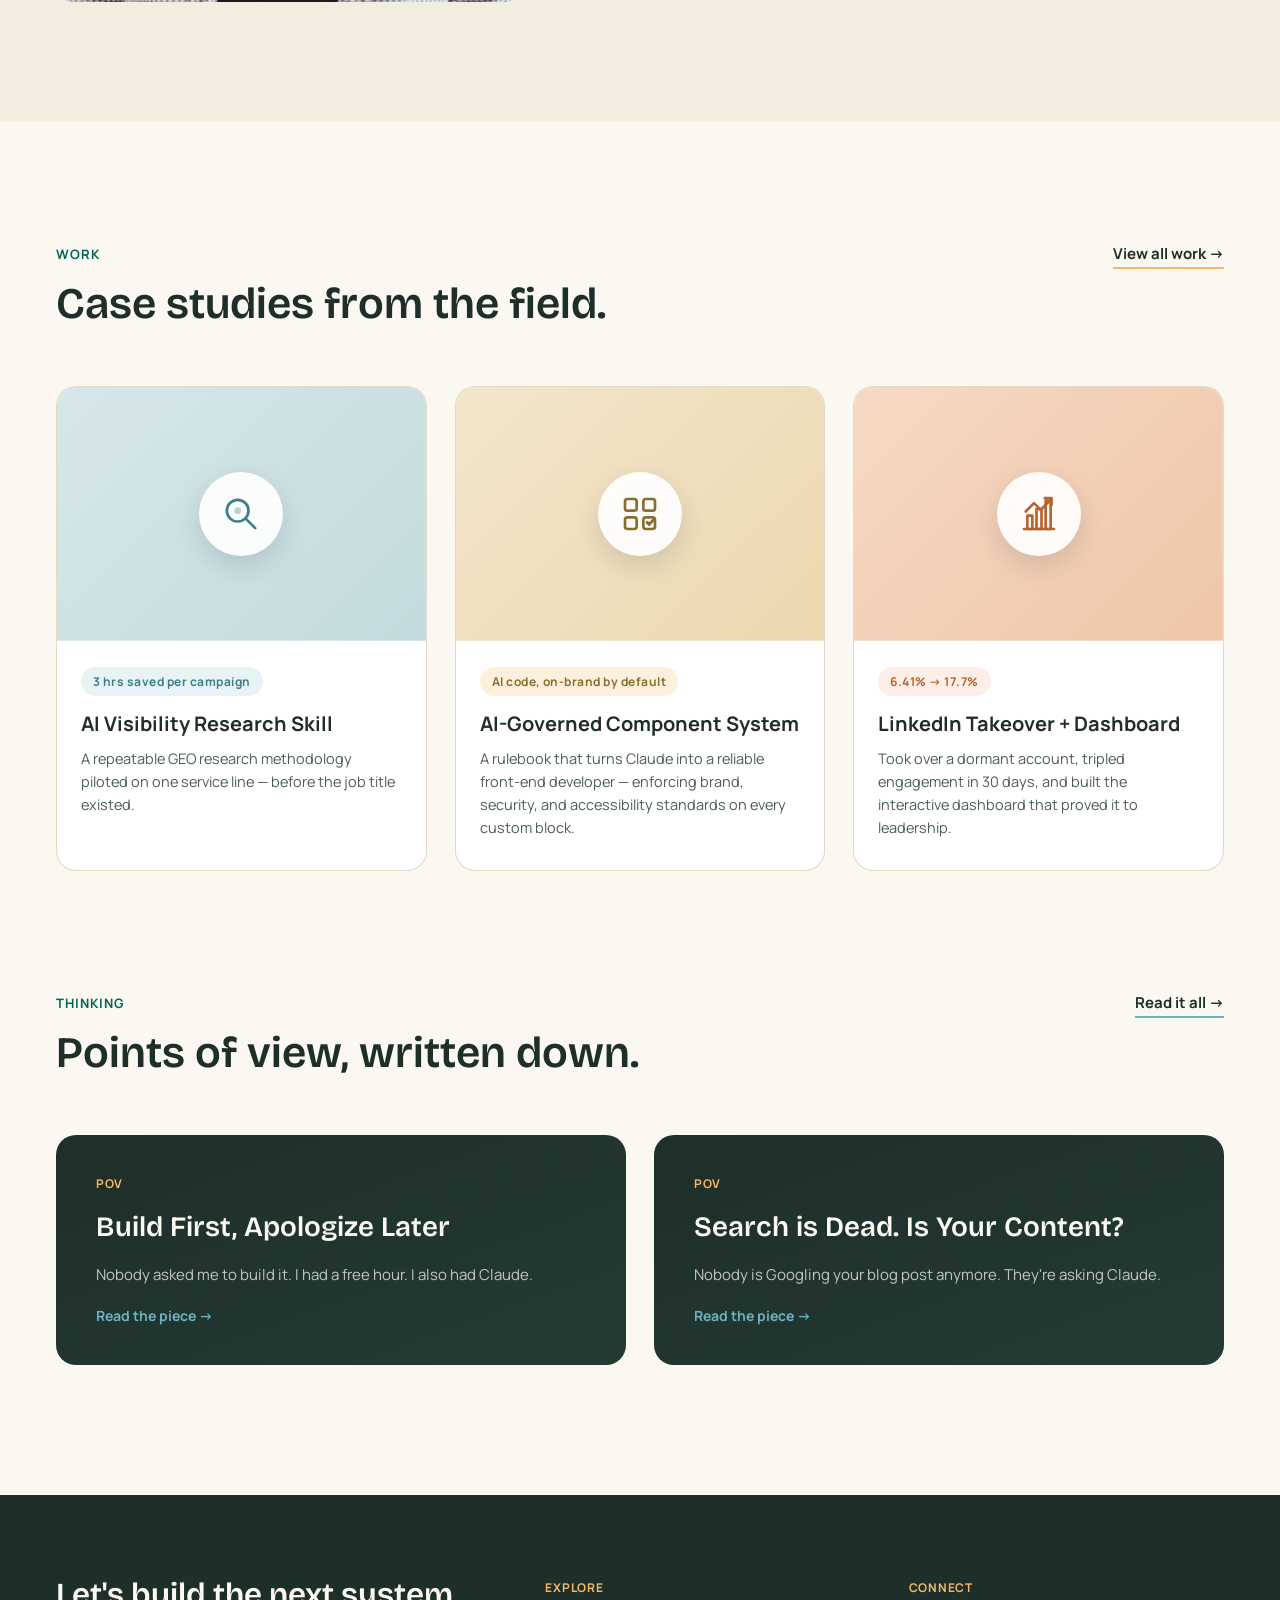
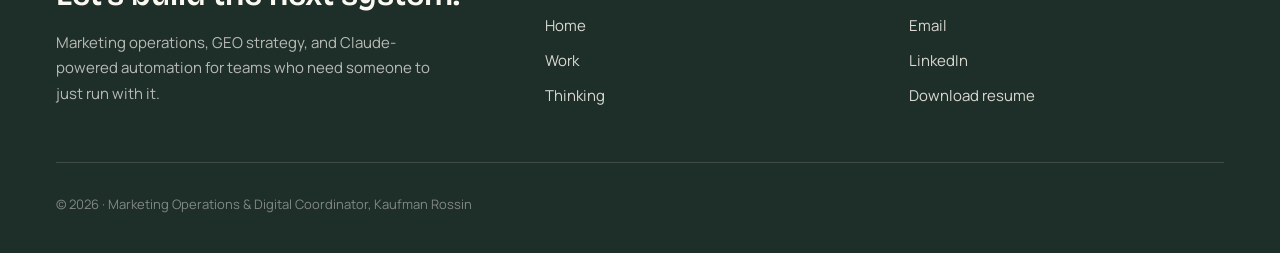
==== commit 0cda4bf5: "Finalize case studies with real assets and fix visual backgrounds - Replace 6 draft case studies wit" ====
--- a/index.html
+++ b/index.html
@@ -62,7 +62,7 @@
 
   <div class="case-grid">
     <a href="work.html" class="case-card">
-      <div class="case-visual" style="background: repeating-linear-gradient(135deg,#D6E7E9,#D6E7E9 14px,#C3DBDE 14px,#C3DBDE 28px);">
+      <div class="case-visual" style="background: linear-gradient(135deg,#D6E7E9,#C3DBDE);">
         <div class="case-icon-badge">
           <svg viewBox="0 0 24 24" fill="none" stroke="#3E7E88" stroke-width="1.6" stroke-linecap="round" stroke-linejoin="round">
             <circle cx="10" cy="10" r="6.5"/>
@@ -73,13 +73,13 @@
       </div>
       <div class="case-body">
         <span class="case-metric" style="color:#3E7E88; background:rgba(107,179,192,0.16);">3 hrs saved per campaign</span>
-        <h3>KR AI Visibility Research Skill</h3>
-        <p>A repeatable GEO research methodology piloted on Tax Advisory &amp; Resolution — before the job title existed.</p>
+        <h3>AI Visibility Research Skill</h3>
+        <p>A repeatable GEO research methodology piloted on one service line — before the job title existed.</p>
       </div>
     </a>
 
     <a href="work.html" class="case-card">
-      <div class="case-visual" style="background: repeating-linear-gradient(135deg,#F3E6CC,#F3E6CC 14px,#EBD8AF 14px,#EBD8AF 28px);">
+      <div class="case-visual" style="background: linear-gradient(135deg,#F3E6CC,#EBD8AF);">
         <div class="case-icon-badge">
           <svg viewBox="0 0 24 24" fill="none" stroke="#8A6D2F" stroke-width="1.6" stroke-linecap="round" stroke-linejoin="round">
             <rect x="3" y="3" width="7" height="7" rx="1.5"/>
@@ -93,12 +93,12 @@
       <div class="case-body">
         <span class="case-metric" style="color:#8A6D2F; background:rgba(247,187,103,0.22);">AI code, on-brand by default</span>
         <h3>AI-Governed Component System</h3>
-        <p>A rulebook that turns Claude into a reliable front-end developer — enforcing brand, security, and accessibility standards on every custom WordPress block.</p>
+        <p>A rulebook that turns Claude into a reliable front-end developer — enforcing brand, security, and accessibility standards on every custom block.</p>
       </div>
     </a>
 
     <a href="work.html" class="case-card">
-      <div class="case-visual" style="background: repeating-linear-gradient(135deg,#F6D9C4,#F6D9C4 14px,#F0C6A8 14px,#F0C6A8 28px);">
+      <div class="case-visual" style="background: linear-gradient(135deg,#F6D9C4,#F0C6A8);">
         <div class="case-icon-badge">
           <svg viewBox="0 0 24 24" fill="none" stroke="#B5652E" stroke-width="1.6" stroke-linecap="round" stroke-linejoin="round">
             <line x1="3" y1="21" x2="21" y2="21"/>
@@ -112,8 +112,8 @@
       </div>
       <div class="case-body">
         <span class="case-metric" style="color:#B5652E; background:rgba(243,148,107,0.16);">6.41% → 17.7%</span>
-        <h3>MSC LinkedIn Takeover + Dashboard</h3>
-        <p>Took over a dormant account, tripled engagement in 30 days, and built the Chart.js dashboard that proved it to leadership.</p>
+        <h3>LinkedIn Takeover + Dashboard</h3>
+        <p>Took over a dormant account, tripled engagement in 30 days, and built the interactive dashboard that proved it to leadership.</p>
       </div>
     </a>
   </div>
--- a/css/style.css
+++ b/css/style.css
@@ -307,6 +307,10 @@
   position: relative;
   aspect-ratio: 16/11;
   overflow: hidden;
+  width: 100%;
+  background-size: 100% 100% !important;
+  background-repeat: no-repeat !important;
+  background-position: center !important;
 }
 .case-visual .tag-float {
   position: absolute;
@@ -467,8 +471,49 @@
   margin-bottom: 56px;
   position: relative;
   overflow: hidden;
+  width: 100%;
+  background-size: 100% 100% !important;
+  background-repeat: no-repeat !important;
+  background-position: center !important;
 }
 .detail-visual span { position: absolute; bottom: 16px; left: 18px; font-family: monospace; font-size: 12px; color: rgba(30,46,41,0.55); background: rgba(255,255,255,0.8); padding: 6px 12px; border-radius: 100px; }
+
+.card-tagline {
+  display: block;
+  font-size: 12px;
+  letter-spacing: 0.06em;
+  text-transform: uppercase;
+  color: var(--body-text);
+  font-weight: 700;
+  margin: -30px 0 44px;
+}
+
+.cta-download {
+  display: inline-flex;
+  align-items: center;
+  gap: 10px;
+  background: var(--ink);
+  color: var(--cream);
+  font-size: 15px;
+  font-weight: 700;
+  padding: 13px 24px;
+  border-radius: 100px;
+  text-decoration: none;
+  margin: 8px 0 12px;
+  transition: transform .25s, background .25s;
+}
+.cta-download:hover { transform: translateY(-2px); background: var(--teal); }
+
+.embed-frame {
+  width: 100%;
+  min-height: 640px;
+  border: 1px solid var(--border);
+  border-radius: 16px;
+  overflow: hidden;
+  margin-bottom: 12px;
+}
+.embed-frame iframe { width: 100%; height: 640px; border: 0; display: block; }
+.embed-note { font-size: 13px; color: var(--body-text); margin: 0 0 40px; }
 
 .detail-blocks { display: grid; gap: 40px; }
 .detail-blocks .block-label { font-size: 12px; letter-spacing: 0.08em; text-transform: uppercase; color: var(--teal); font-weight: 700; }
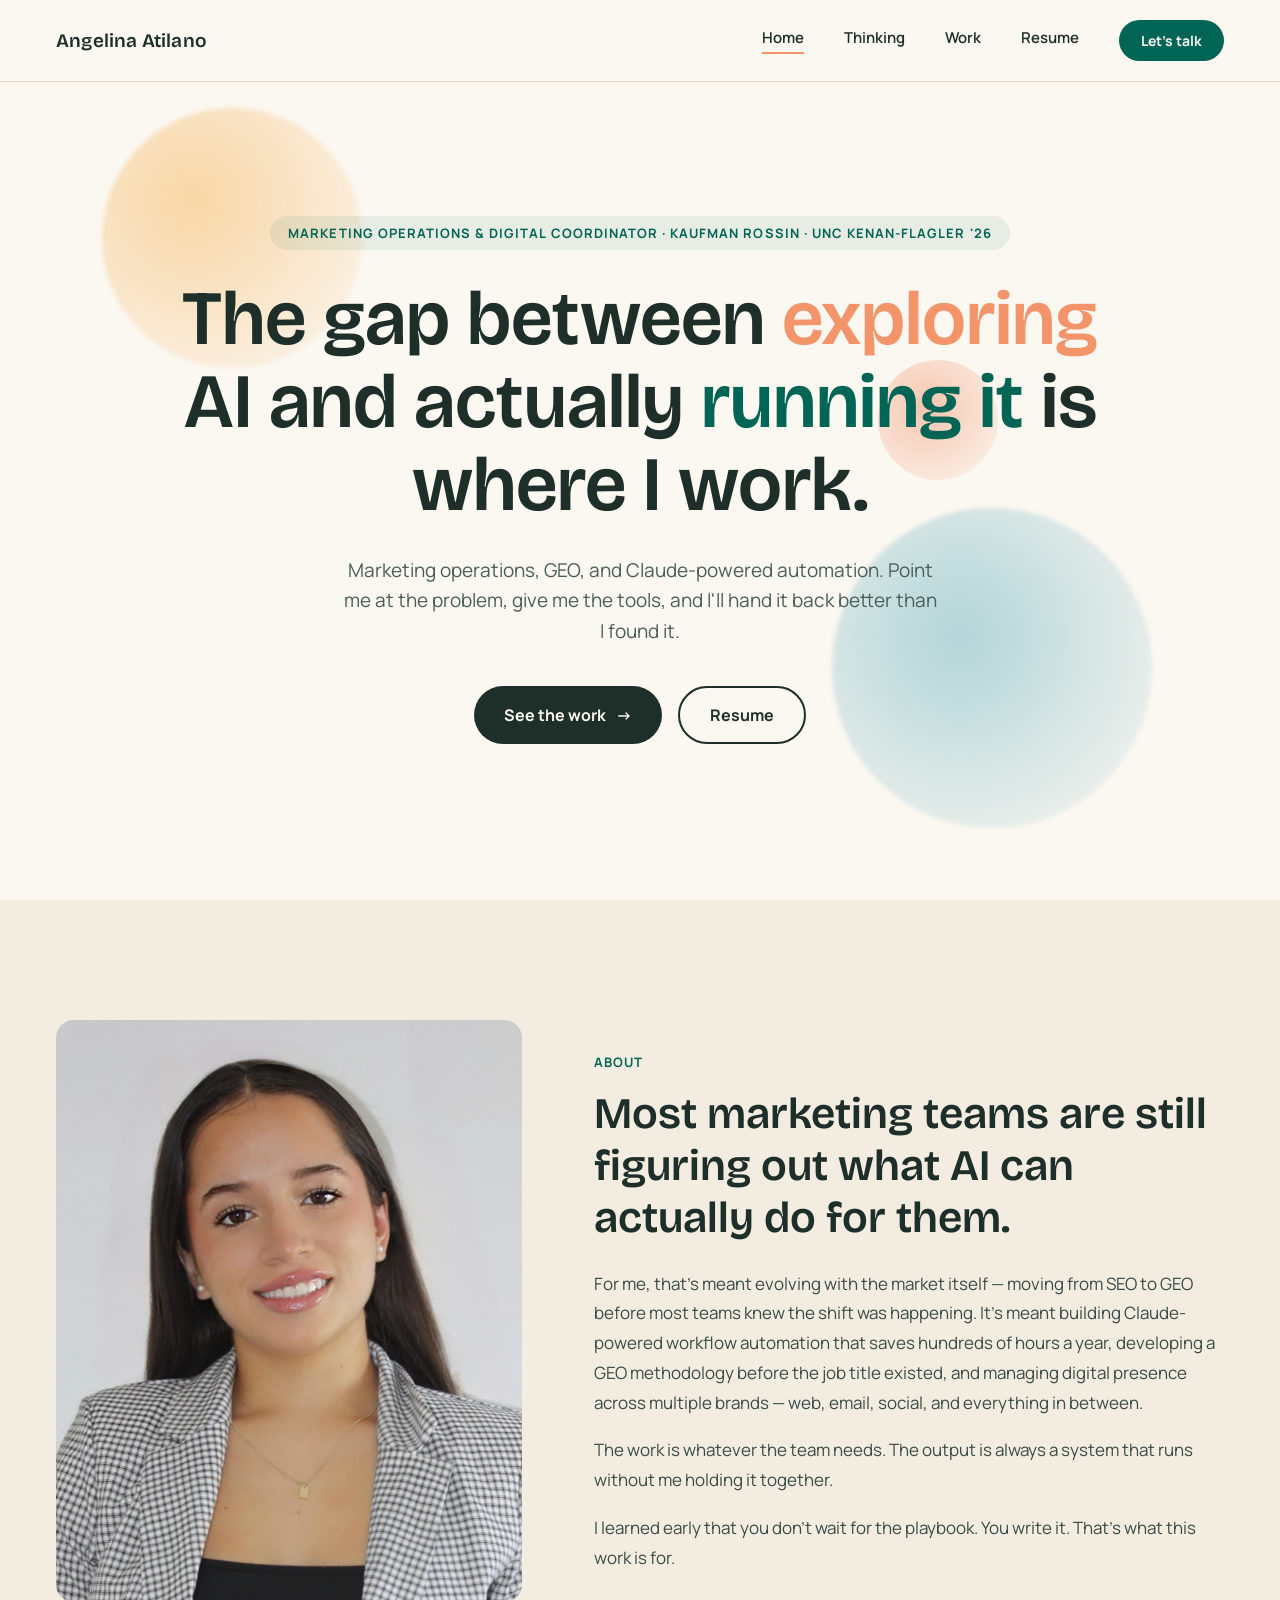
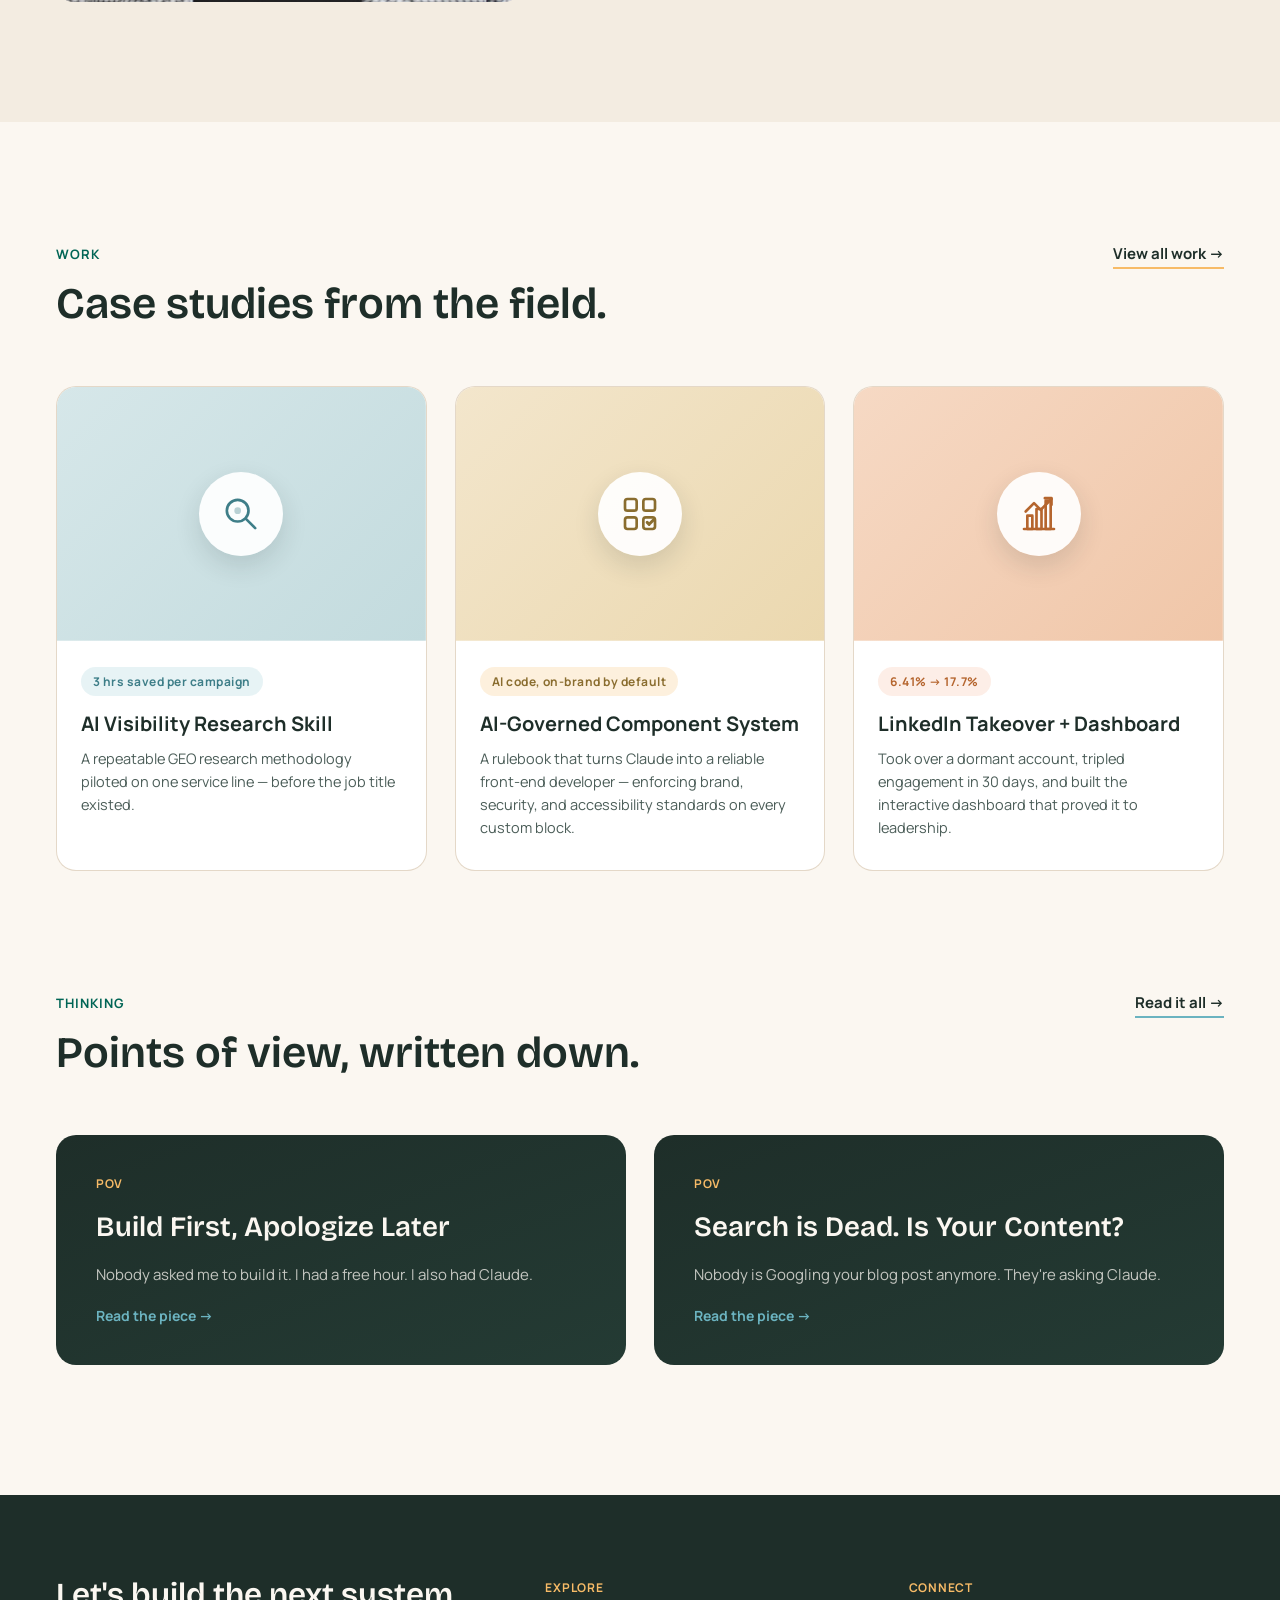
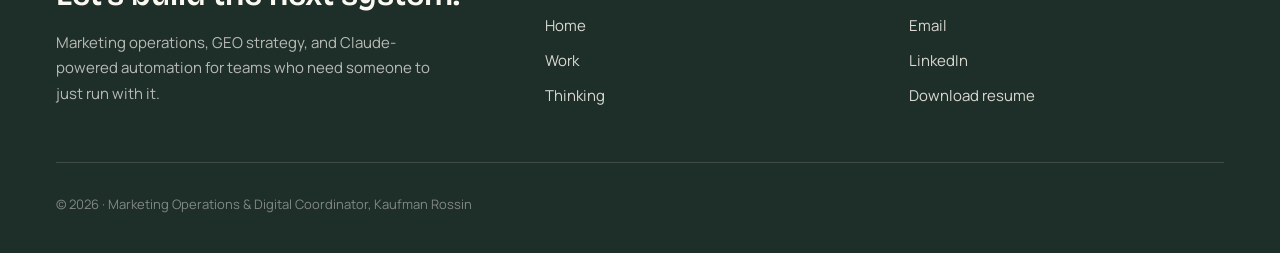
==== commit 10405048: "Fix mobile responsiveness and swap portrait tilt for scroll parallax - Add a proper hamburger nav me" ====
--- a/index.html
+++ b/index.html
@@ -12,7 +12,10 @@
 
 <nav class="nav">
   <a href="index.html" class="nav-brand"><span>Angelina Atilano</span></a>
-  <div class="nav-links">
+  <button class="nav-toggle" data-nav-toggle aria-label="Toggle menu" aria-expanded="false">
+    <span></span><span></span><span></span>
+  </button>
+  <div class="nav-links" data-nav-links>
     <a href="index.html" class="nav-link active">Home</a>
     <a href="thinking.html" class="nav-link">Thinking</a>
     <a href="work.html" class="nav-link">Work</a>
--- a/css/style.css
+++ b/css/style.css
@@ -101,9 +101,51 @@
 }
 .nav-cta:hover { background: var(--teal-hover); transform: translateY(-2px); }
 
-@media (max-width: 860px) {
-  .nav { padding: 16px 20px; }
-  .nav-links { gap: 16px; flex-wrap: wrap; justify-content: flex-end; }
+.nav-toggle {
+  display: none;
+  flex-direction: column;
+  justify-content: center;
+  gap: 5px;
+  width: 36px; height: 36px;
+  background: none;
+  border: none;
+  cursor: pointer;
+  padding: 0;
+}
+.nav-toggle span {
+  display: block;
+  width: 100%;
+  height: 2px;
+  background: var(--ink);
+  border-radius: 2px;
+  transition: transform .25s ease, opacity .2s ease;
+}
+.nav-toggle.is-open span:nth-child(1) { transform: translateY(7px) rotate(45deg); }
+.nav-toggle.is-open span:nth-child(2) { opacity: 0; }
+.nav-toggle.is-open span:nth-child(3) { transform: translateY(-7px) rotate(-45deg); }
+
+@media (max-width: 760px) {
+  .nav { padding: 14px 20px; flex-wrap: wrap; }
+  .nav-brand span { font-size: 17px; }
+  .nav-toggle { display: flex; }
+  .nav-links {
+    display: none;
+    flex-basis: 100%;
+    flex-direction: column;
+    align-items: stretch;
+    gap: 0;
+    margin-top: 14px;
+    padding-top: 10px;
+    border-top: 1px solid var(--border);
+  }
+  .nav-links.is-open { display: flex; }
+  .nav-link {
+    width: 100%;
+    padding: 14px 2px;
+    border-bottom: 1px solid var(--border);
+    font-size: 16px;
+  }
+  .nav-cta { margin-top: 14px; text-align: center; justify-content: center; }
 }
 
 /* ---------- Hero ---------- */
@@ -219,9 +261,16 @@
   aspect-ratio: 4/5;
   border-radius: 18px;
   overflow: hidden;
-  transition: transform .35s ease-out;
-}
-.about-portrait img { width: 100%; height: 100%; object-fit: cover; display: block; }
+}
+.about-portrait img {
+  position: absolute;
+  top: -12%; left: 0;
+  width: 100%; height: 124%;
+  object-fit: cover;
+  display: block;
+  will-change: transform;
+  transition: transform .1s linear;
+}
 
 .section-label {
   font-size: 13px;
@@ -276,6 +325,9 @@
 .case-grid { display: grid; grid-template-columns: repeat(3,1fr); gap: 28px; }
 @media (max-width: 980px) { .case-grid { grid-template-columns: 1fr 1fr; } }
 @media (max-width: 640px) { .case-grid { grid-template-columns: 1fr; } }
+
+.case-grid-2col { grid-template-columns: repeat(2,1fr); }
+@media (max-width: 640px) { .case-grid-2col { grid-template-columns: 1fr; } }
 
 .case-card {
   text-decoration: none;
@@ -514,6 +566,94 @@
 }
 .embed-frame iframe { width: 100%; height: 640px; border: 0; display: block; }
 .embed-note { font-size: 13px; color: var(--body-text); margin: 0 0 40px; }
+
+/* ---------- Native dashboard (LinkedIn case study) ---------- */
+.dash {
+  margin: 40px 0 12px;
+}
+.dash-disclaimer {
+  font-size: 13px;
+  color: var(--body-text);
+  margin: 0 0 24px;
+  padding: 10px 16px;
+  background: var(--cream-alt);
+  border-left: 3px solid var(--gold);
+  border-radius: 4px;
+}
+.dash-stat-row {
+  display: grid;
+  grid-template-columns: repeat(auto-fit, minmax(160px, 1fr));
+  gap: 16px;
+  margin-bottom: 20px;
+}
+.dash-stat-card {
+  background: #FFFFFF;
+  border: 1px solid var(--border);
+  border-radius: 16px;
+  padding: 22px;
+}
+.dash-stat-label {
+  font-size: 12px;
+  text-transform: uppercase;
+  letter-spacing: 0.06em;
+  font-weight: 700;
+  color: var(--body-text);
+  margin-bottom: 8px;
+}
+.dash-stat-value {
+  font-family: var(--display-family);
+  font-weight: var(--display-weight);
+  font-size: 28px;
+  color: var(--ink);
+}
+.dash-stat-sub {
+  font-size: 12.5px;
+  color: var(--teal);
+  font-weight: 700;
+  margin-top: 6px;
+}
+.dash-panel {
+  background: #FFFFFF;
+  border: 1px solid var(--border);
+  border-radius: 16px;
+  padding: 26px;
+  margin-bottom: 20px;
+}
+.dash-panel-header {
+  display: flex;
+  justify-content: space-between;
+  align-items: center;
+  flex-wrap: wrap;
+  gap: 12px;
+  margin-bottom: 18px;
+}
+.dash-panel-title {
+  font-family: var(--display-family);
+  font-weight: var(--display-weight);
+  font-size: 16px;
+  color: var(--ink);
+}
+.dash-toggle-group {
+  display: flex;
+  gap: 4px;
+  background: var(--cream-alt);
+  border-radius: 100px;
+  padding: 4px;
+}
+.dash-toggle-btn {
+  border: none;
+  background: transparent;
+  padding: 8px 16px;
+  font-family: 'Manrope', sans-serif;
+  font-size: 12.5px;
+  font-weight: 700;
+  color: var(--body-text);
+  border-radius: 100px;
+  cursor: pointer;
+  transition: background .15s, color .15s;
+}
+.dash-toggle-btn.active { background: var(--ink); color: var(--cream); }
+.dash canvas { max-height: 300px; }
 
 .detail-blocks { display: grid; gap: 40px; }
 .detail-blocks .block-label { font-size: 12px; letter-spacing: 0.08em; text-transform: uppercase; color: var(--teal); font-weight: 700; }
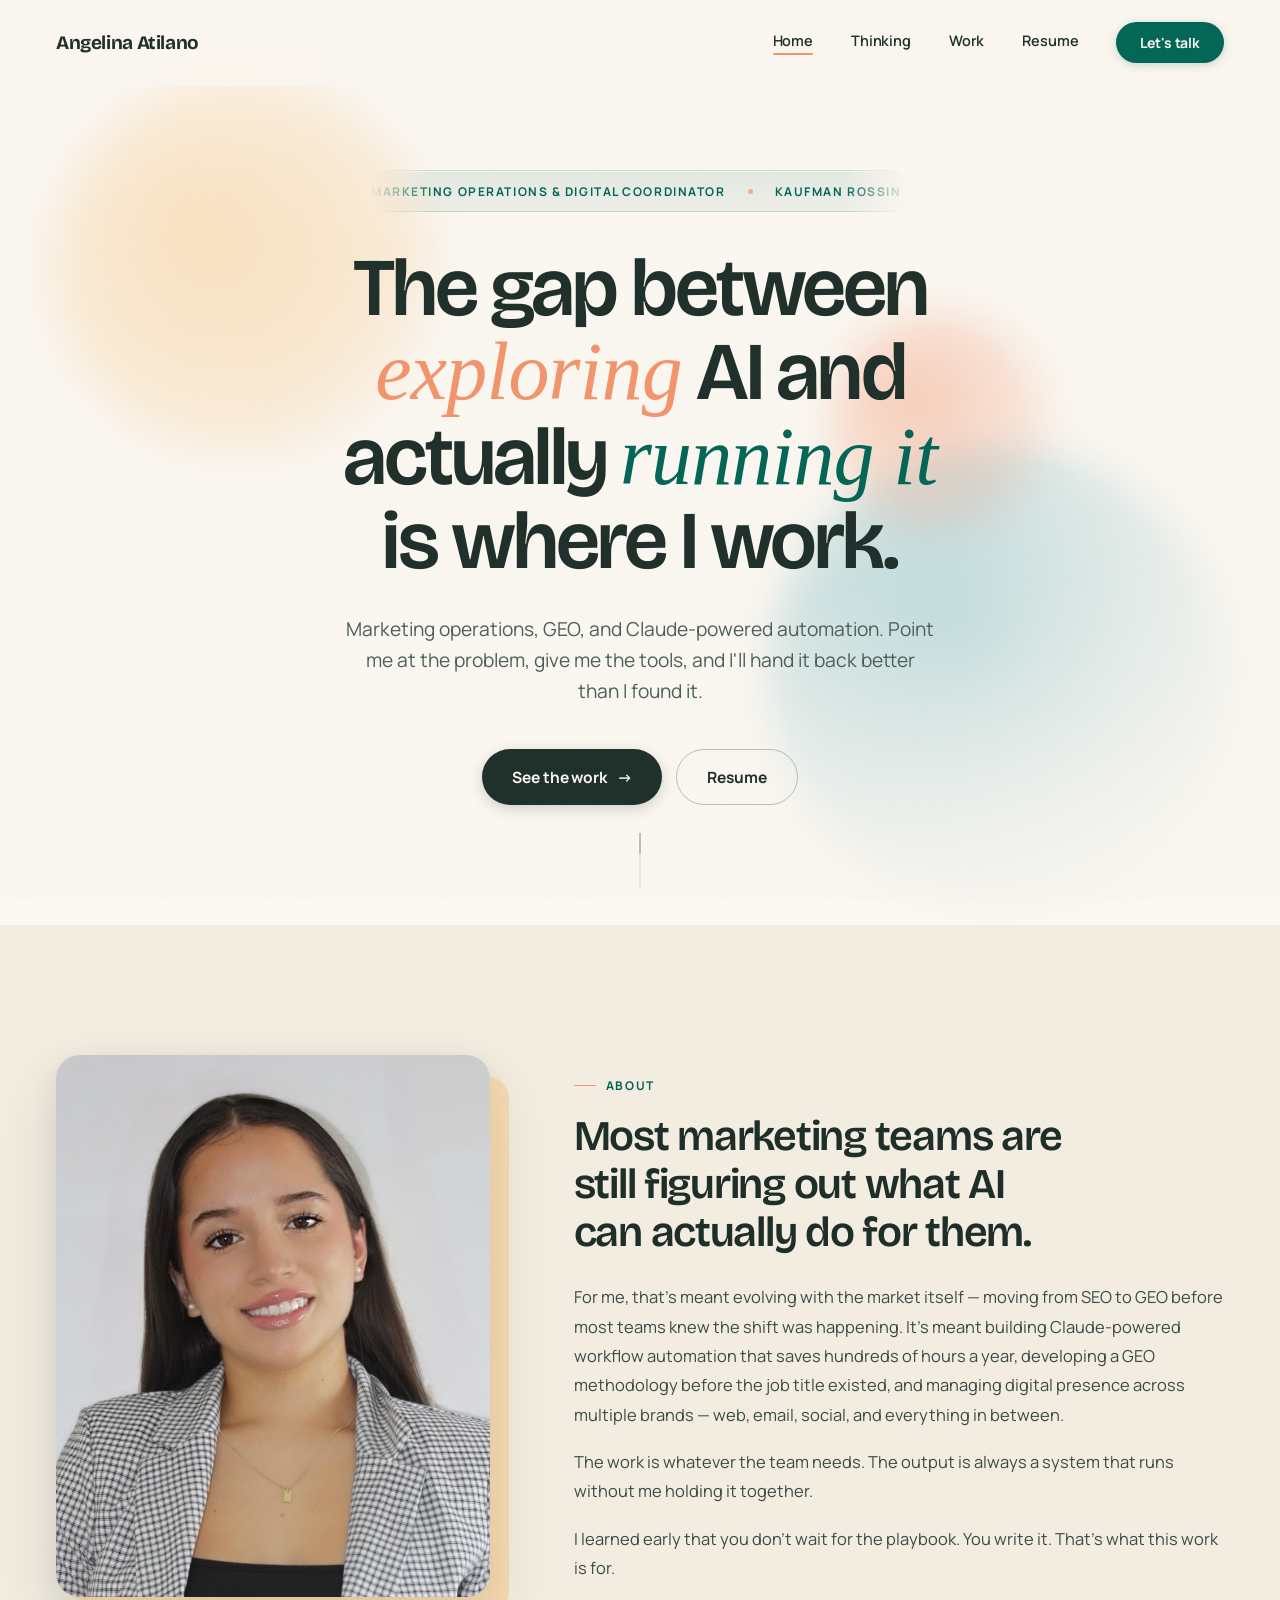
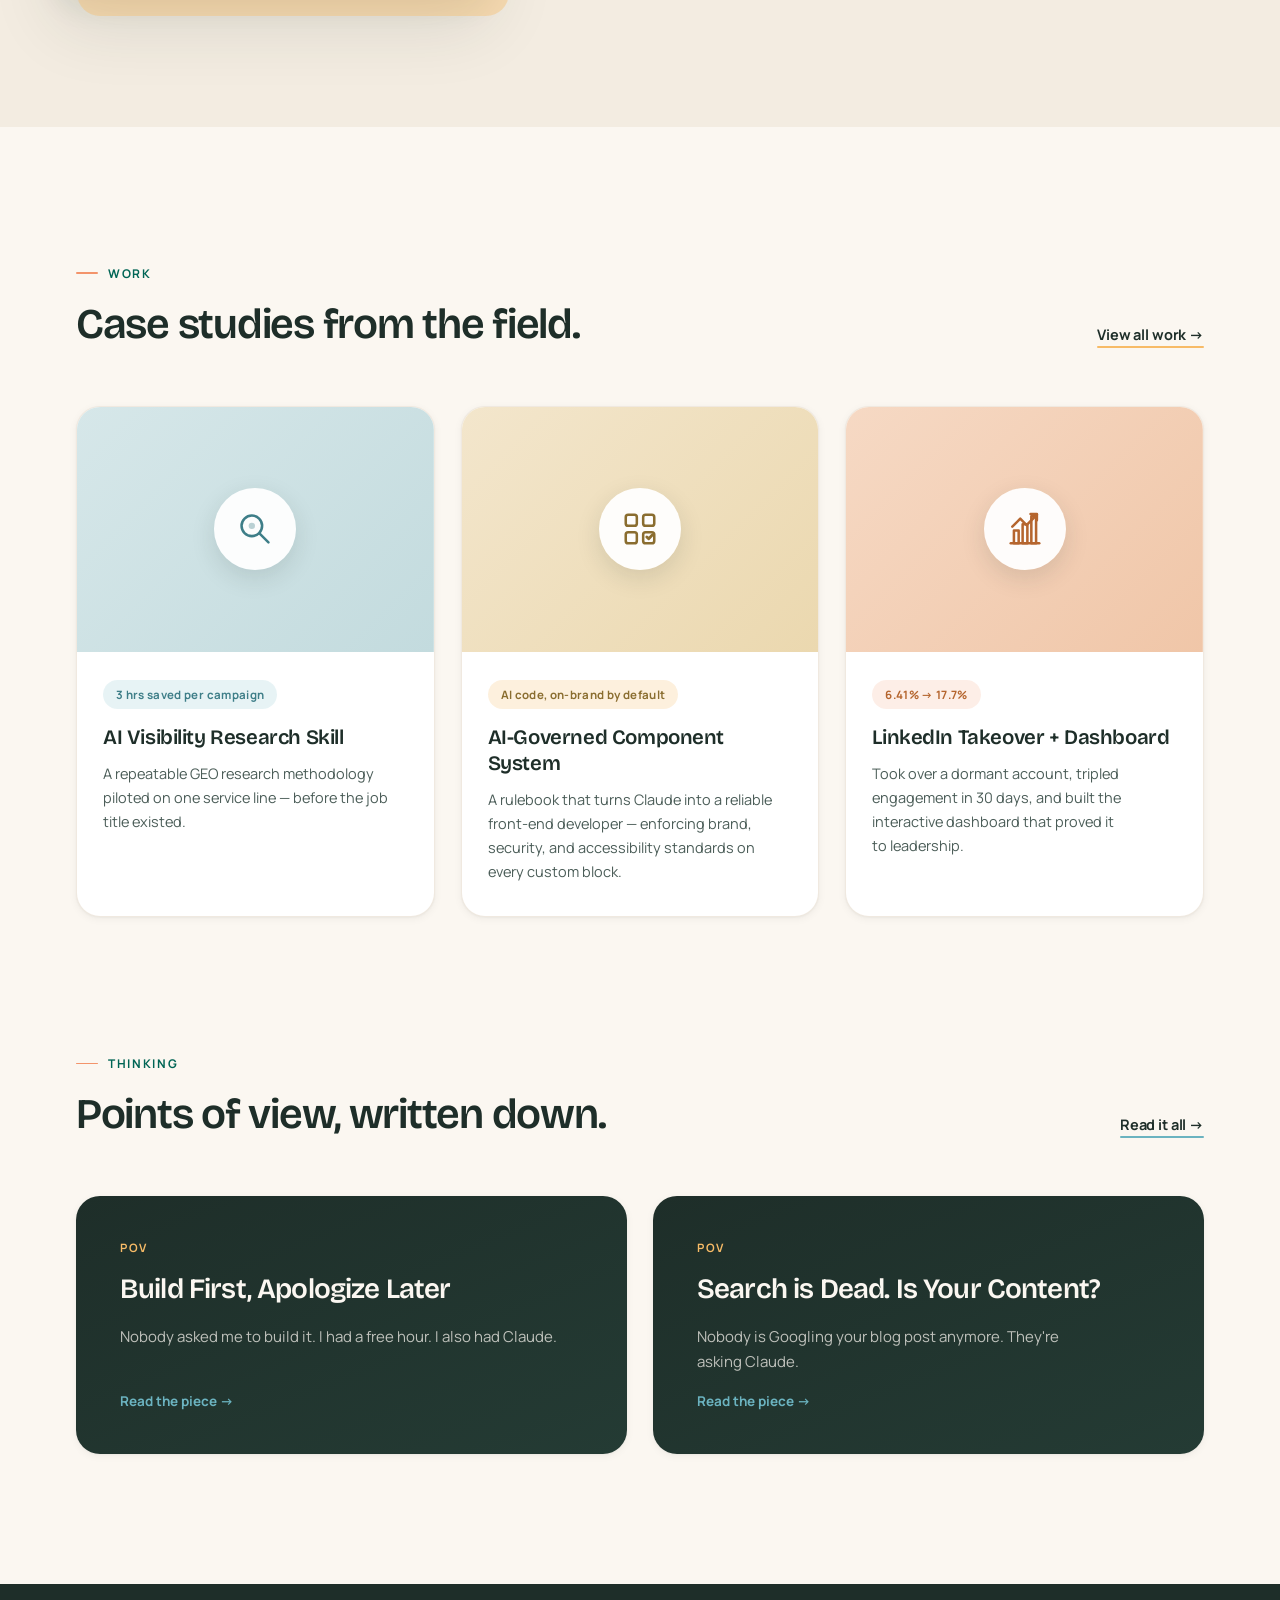
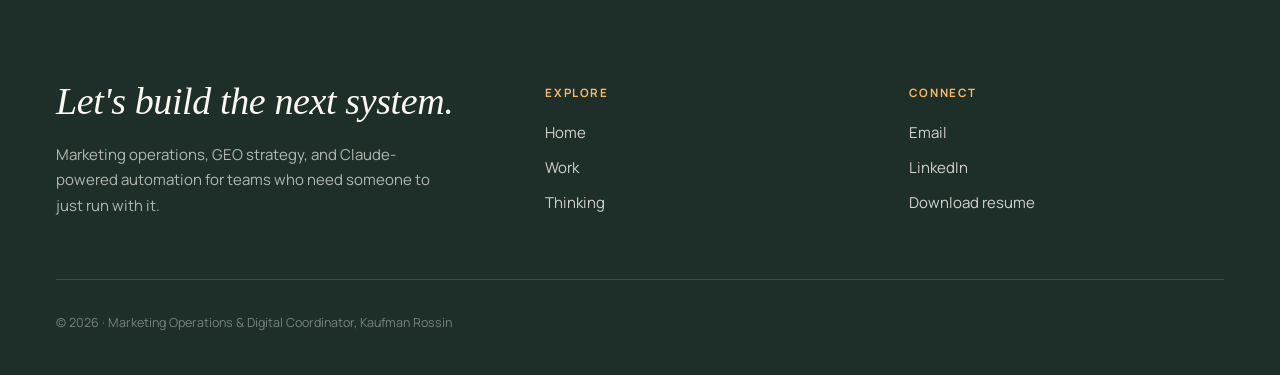
==== commit 68991083: "Redesign: editorial typography, marquee hero pill, refined motion - Hero eyebrow becomes a seamless " ====
--- a/index.html
+++ b/index.html
@@ -9,6 +9,8 @@
 <link rel="stylesheet" href="css/style.css">
 </head>
 <body>
+
+<div class="scroll-progress" aria-hidden="true"><span data-scroll-progress></span></div>
 
 <nav class="nav">
   <a href="index.html" class="nav-brand"><span>Angelina Atilano</span></a>
@@ -29,7 +31,22 @@
   <div class="blob blob-b"></div>
   <div class="blob blob-c"></div>
 
-  <span class="eyebrow">Marketing Operations &amp; Digital Coordinator · Kaufman Rossin · UNC Kenan-Flagler '26</span>
+  <div class="hero-marquee">
+    <div class="hero-marquee-track">
+      <span class="mq-item">Marketing Operations &amp; Digital Coordinator</span>
+      <i class="mq-sep" aria-hidden="true"></i>
+      <span class="mq-item">Kaufman Rossin</span>
+      <i class="mq-sep" aria-hidden="true"></i>
+      <span class="mq-item">UNC Kenan-Flagler '26</span>
+      <i class="mq-sep" aria-hidden="true"></i>
+      <span class="mq-item" aria-hidden="true">Marketing Operations &amp; Digital Coordinator</span>
+      <i class="mq-sep" aria-hidden="true"></i>
+      <span class="mq-item" aria-hidden="true">Kaufman Rossin</span>
+      <i class="mq-sep" aria-hidden="true"></i>
+      <span class="mq-item" aria-hidden="true">UNC Kenan-Flagler '26</span>
+      <i class="mq-sep" aria-hidden="true"></i>
+    </div>
+  </div>
 
   <h1>The gap between <span class="accent-orange">exploring</span> AI and actually <span class="accent-teal">running it</span> is where I work.</h1>
 
@@ -39,6 +56,8 @@
     <a href="work.html" class="btn-primary">See the work <span>→</span></a>
     <a href="assets/Angelina-Atilano-Resume.pdf" download="Angelina Atilano Resume.pdf" class="btn-outline">Resume</a>
   </div>
+
+  <div class="scroll-cue" aria-hidden="true"><span></span></div>
 </section>
 
 <section class="about reveal">
--- a/css/style.css
+++ b/css/style.css
@@ -14,15 +14,34 @@
   --gold: #F7BB67;
   --blue: #6BB3C0;
   --border: rgba(211,190,163,0.6);
+  --border-soft: rgba(211,190,163,0.34);
 
   --display-family: 'Bricolage Grotesque', sans-serif;
   --display-italic: normal;
   --display-weight: 600;
+  --serif: 'Instrument Serif', Georgia, serif;
+
+  --r-sm: 12px;
+  --r-md: 18px;
+  --r-lg: 24px;
+  --r-xl: 32px;
+
+  --shadow-sm: 0 1px 2px rgba(30,46,41,0.04), 0 2px 8px rgba(30,46,41,0.05);
+  --shadow-md: 0 4px 14px rgba(30,46,41,0.06), 0 14px 34px rgba(30,46,41,0.07);
+  --shadow-lg: 0 10px 28px rgba(30,46,41,0.08), 0 28px 68px rgba(30,46,41,0.12);
+
+  --ease: cubic-bezier(0.4, 0, 0.2, 1);
+  --ease-out: cubic-bezier(0.16, 1, 0.3, 1);
+
+  --shell: 1240px;
 }
 
 * { box-sizing: border-box; }
 
-html { scroll-behavior: smooth; }
+html {
+  scroll-behavior: smooth;
+  -webkit-text-size-adjust: 100%;
+}
 
 body {
   margin: 0;
@@ -30,16 +49,49 @@
   font-family: 'Manrope', sans-serif;
   color: var(--ink);
   overflow-x: hidden;
+  -webkit-font-smoothing: antialiased;
+  -moz-osx-font-smoothing: grayscale;
+}
+
+/* Fine grain overlay — adds tactile depth to the flat cream */
+body::after {
+  content: '';
+  position: fixed;
+  inset: 0;
+  z-index: 9999;
+  pointer-events: none;
+  opacity: 0.035;
+  background-image: url("data:image/svg+xml,%3Csvg xmlns='http://www.w3.org/2000/svg' width='140' height='140'%3E%3Cfilter id='n'%3E%3CfeTurbulence type='fractalNoise' baseFrequency='0.85' numOctaves='3'/%3E%3C/filter%3E%3Crect width='100%25' height='100%25' filter='url(%23n)'/%3E%3C/svg%3E");
 }
 
 a { color: inherit; }
-
 img { max-width: 100%; }
 
-@keyframes driftA { 0% { transform: translate(0,0) rotate(0deg); } 100% { transform: translate(24px,-32px) rotate(8deg); } }
-@keyframes driftB { 0% { transform: translate(0,0) rotate(0deg); } 100% { transform: translate(-28px,26px) rotate(-6deg); } }
+::selection { background: rgba(0,101,85,0.16); color: var(--ink); }
+
+@keyframes driftA { 0% { transform: translate(0,0) rotate(0deg); } 100% { transform: translate(28px,-36px) rotate(8deg); } }
+@keyframes driftB { 0% { transform: translate(0,0) rotate(0deg); } 100% { transform: translate(-32px,30px) rotate(-6deg); } }
 @keyframes marqueeScroll { 0% { transform: translateX(0); } 100% { transform: translateX(-50%); } }
 @keyframes fadeInUp { 0% { opacity: 0; transform: translateY(22px); } 100% { opacity: 1; transform: translateY(0); } }
+@keyframes cueSlide { 0% { transform: translateY(-100%); } 100% { transform: translateY(300%); } }
+
+/* ---------- Scroll progress ---------- */
+.scroll-progress {
+  position: fixed;
+  top: 0; left: 0; right: 0;
+  height: 2px;
+  z-index: 60;
+  pointer-events: none;
+  background: transparent;
+}
+.scroll-progress span {
+  display: block;
+  height: 100%;
+  width: 100%;
+  transform: scaleX(0);
+  transform-origin: 0 50%;
+  background: linear-gradient(90deg, var(--teal), var(--blue) 55%, var(--orange));
+}
 
 /* ---------- Nav ---------- */
 .nav {
@@ -49,10 +101,19 @@
   display: flex;
   align-items: center;
   justify-content: space-between;
-  padding: 20px 56px;
-  background: rgba(251,247,241,0.85);
-  backdrop-filter: blur(8px);
-  border-bottom: 1px solid var(--border);
+  padding: 22px 56px;
+  background: rgba(251,247,241,0.72);
+  backdrop-filter: blur(14px) saturate(1.4);
+  -webkit-backdrop-filter: blur(14px) saturate(1.4);
+  border-bottom: 1px solid transparent;
+  transition: padding .35s var(--ease), background .35s var(--ease),
+              border-color .35s var(--ease), box-shadow .35s var(--ease);
+}
+.nav.is-scrolled {
+  padding: 14px 56px;
+  background: rgba(251,247,241,0.86);
+  border-bottom-color: var(--border-soft);
+  box-shadow: 0 1px 20px rgba(30,46,41,0.05);
 }
 
 .nav-brand {
@@ -62,44 +123,63 @@
   text-decoration: none;
   color: var(--ink);
 }
-
 .nav-brand span {
   font-family: var(--display-family);
-  font-style: var(--display-italic);
-  font-weight: var(--display-weight);
+  font-weight: 700;
   font-size: 19px;
-  letter-spacing: 0.01em;
+  letter-spacing: -0.02em;
   color: var(--ink);
 }
 
 .nav-links {
   display: flex;
   align-items: center;
-  gap: 40px;
+  gap: 38px;
 }
 
 .nav-link {
+  position: relative;
   text-decoration: none;
   color: var(--ink);
-  font-size: 15px;
+  font-size: 14.5px;
   font-weight: 600;
-  border-bottom: 2px solid transparent;
-  padding-bottom: 4px;
-  transition: border-color .25s;
-}
-.nav-link:hover, .nav-link.active { border-bottom-color: var(--orange); }
+  letter-spacing: -0.01em;
+  padding-bottom: 5px;
+  transition: color .25s var(--ease);
+}
+.nav-link::after {
+  content: '';
+  position: absolute;
+  left: 0; right: 0; bottom: 0;
+  height: 2px;
+  border-radius: 2px;
+  background: var(--orange);
+  transform: scaleX(0);
+  transform-origin: 0 50%;
+  transition: transform .38s var(--ease-out);
+}
+.nav-link:hover::after,
+.nav-link.active::after { transform: scaleX(1); }
 
 .nav-cta {
+  position: relative;
+  overflow: hidden;
   text-decoration: none;
   background: var(--teal);
   color: var(--cream);
   font-size: 14px;
   font-weight: 700;
-  padding: 11px 22px;
+  letter-spacing: -0.01em;
+  padding: 11px 24px;
   border-radius: 100px;
-  transition: transform .25s, background .25s;
-}
-.nav-cta:hover { background: var(--teal-hover); transform: translateY(-2px); }
+  box-shadow: 0 2px 10px rgba(0,101,85,0.22);
+  transition: transform .3s var(--ease-out), box-shadow .3s var(--ease), background .3s var(--ease);
+}
+.nav-cta:hover {
+  background: var(--teal-hover);
+  transform: translateY(-2px);
+  box-shadow: 0 8px 22px rgba(0,101,85,0.3);
+}
 
 .nav-toggle {
   display: none;
@@ -118,14 +198,14 @@
   height: 2px;
   background: var(--ink);
   border-radius: 2px;
-  transition: transform .25s ease, opacity .2s ease;
+  transition: transform .3s var(--ease-out), opacity .2s ease;
 }
 .nav-toggle.is-open span:nth-child(1) { transform: translateY(7px) rotate(45deg); }
 .nav-toggle.is-open span:nth-child(2) { opacity: 0; }
 .nav-toggle.is-open span:nth-child(3) { transform: translateY(-7px) rotate(-45deg); }
 
 @media (max-width: 760px) {
-  .nav { padding: 14px 20px; flex-wrap: wrap; }
+  .nav, .nav.is-scrolled { padding: 14px 20px; flex-wrap: wrap; }
   .nav-brand span { font-size: 17px; }
   .nav-toggle { display: flex; }
   .nav-links {
@@ -135,132 +215,228 @@
     align-items: stretch;
     gap: 0;
     margin-top: 14px;
-    padding-top: 10px;
-    border-top: 1px solid var(--border);
+    padding-top: 6px;
+    border-top: 1px solid var(--border-soft);
   }
-  .nav-links.is-open { display: flex; }
+  .nav-links.is-open { display: flex; animation: fadeInUp .35s var(--ease-out) both; }
   .nav-link {
     width: 100%;
-    padding: 14px 2px;
-    border-bottom: 1px solid var(--border);
+    padding: 15px 2px;
+    border-bottom: 1px solid var(--border-soft);
     font-size: 16px;
   }
-  .nav-cta { margin-top: 14px; text-align: center; justify-content: center; }
+  .nav-link::after { display: none; }
+  .nav-link.active { color: var(--teal); }
+  .nav-cta { margin-top: 16px; text-align: center; }
 }
 
 /* ---------- Hero ---------- */
 .hero {
   position: relative;
   min-height: 100vh;
+  min-height: 100svh;
   display: flex;
   flex-direction: column;
   align-items: center;
   justify-content: center;
-  padding: 160px 24px 100px;
+  padding: 170px 24px 120px;
   text-align: center;
   overflow: hidden;
 }
-
-.blob { position: absolute; border-radius: 50%; filter: blur(2px); }
-.blob-a { top: 12%; left: 8%; width: 260px; height: 260px; background: radial-gradient(circle at 35% 35%, rgba(247,187,103,0.55), rgba(247,187,103,0)); animation: driftA 9s ease-in-out infinite alternate; }
-.blob-b { bottom: 8%; right: 10%; width: 320px; height: 320px; background: radial-gradient(circle at 40% 40%, rgba(107,179,192,0.5), rgba(107,179,192,0)); animation: driftB 11s ease-in-out infinite alternate; }
-.blob-c { top: 40%; right: 22%; width: 120px; height: 120px; background: radial-gradient(circle at 40% 40%, rgba(243,148,107,0.5), rgba(243,148,107,0)); animation: driftA 7s ease-in-out infinite alternate-reverse; filter: none; }
-
-.eyebrow {
-  position: relative;
-  font-size: 13px;
-  letter-spacing: 0.08em;
+/* soft vignette so the blobs melt into the cream */
+.hero::after {
+  content: '';
+  position: absolute;
+  inset: 0;
+  pointer-events: none;
+  background: radial-gradient(ellipse 70% 55% at 50% 45%, transparent 40%, rgba(251,247,241,0.75) 100%);
+}
+
+.blob { position: absolute; border-radius: 50%; filter: blur(18px); }
+.blob-a { top: 8%; left: 4%; width: 380px; height: 380px; background: radial-gradient(circle at 35% 35%, rgba(247,187,103,0.5), rgba(247,187,103,0)); animation: driftA 11s ease-in-out infinite alternate; }
+.blob-b { bottom: 2%; right: 4%; width: 460px; height: 460px; background: radial-gradient(circle at 40% 40%, rgba(107,179,192,0.46), rgba(107,179,192,0)); animation: driftB 13s ease-in-out infinite alternate; }
+.blob-c { top: 34%; right: 18%; width: 220px; height: 220px; background: radial-gradient(circle at 40% 40%, rgba(243,148,107,0.42), rgba(243,148,107,0)); animation: driftA 9s ease-in-out infinite alternate-reverse; }
+
+/* Scrolling marquee pill */
+.hero-marquee {
+  position: relative;
+  z-index: 1;
+  display: flex;
+  align-items: center;
+  width: min(540px, 92vw);
+  height: 42px;
+  margin: 0 0 34px;
+  overflow: hidden;
+  border-radius: 100px;
+  background: linear-gradient(180deg, rgba(0,101,85,0.09), rgba(0,101,85,0.05));
+  border: 1px solid rgba(0,101,85,0.14);
+  box-shadow: inset 0 1px 0 rgba(255,255,255,0.5);
+  -webkit-mask-image: linear-gradient(90deg, transparent 0, #000 12%, #000 88%, transparent 100%);
+  mask-image: linear-gradient(90deg, transparent 0, #000 12%, #000 88%, transparent 100%);
+}
+.hero-marquee-track {
+  display: flex;
+  align-items: center;
+  width: max-content;
+  animation: marqueeScroll 26s linear infinite;
+  will-change: transform;
+}
+.hero-marquee:hover .hero-marquee-track { animation-play-state: paused; }
+.mq-item {
+  font-size: 12px;
+  letter-spacing: 0.13em;
   text-transform: uppercase;
+  font-weight: 700;
   color: var(--teal);
-  font-weight: 700;
-  background: rgba(0,101,85,0.08);
-  padding: 8px 18px;
-  border-radius: 100px;
-  margin-bottom: 28px;
-  display: inline-block;
+  white-space: nowrap;
+}
+.mq-sep {
+  flex: none;
+  width: 5px; height: 5px;
+  margin: 0 22px;
+  border-radius: 50%;
+  background: var(--orange);
+  opacity: 0.75;
 }
 
 .hero h1 {
   position: relative;
+  z-index: 1;
   font-family: var(--display-family);
-  font-weight: var(--display-weight);
-  font-size: clamp(40px,6vw,84px);
-  line-height: 1.08;
-  max-width: 920px;
-  margin: 0 0 28px;
-  color: var(--ink);
-}
-.hero h1 em { font-style: var(--display-italic); }
-.hero h1 .accent-orange { font-style: var(--display-italic); color: var(--orange); }
-.hero h1 .accent-teal { font-style: var(--display-italic); color: var(--teal); }
+  font-weight: 600;
+  font-size: clamp(42px, 6.4vw, 88px);
+  line-height: 1.03;
+  letter-spacing: -0.035em;
+  max-width: 16ch;
+  margin: 0 0 30px;
+  color: var(--ink);
+  text-wrap: balance;
+}
+/* serif italic accents — typographic contrast against the grotesque */
+.hero h1 .accent-orange,
+.hero h1 .accent-teal {
+  font-family: var(--serif);
+  font-style: italic;
+  font-weight: 400;
+  letter-spacing: -0.01em;
+}
+.hero h1 .accent-orange { color: var(--orange); }
+.hero h1 .accent-teal { color: var(--teal); }
 
 .hero p.lead {
   position: relative;
-  font-size: 19px;
-  line-height: 1.6;
-  max-width: 600px;
+  z-index: 1;
+  font-size: clamp(17px, 1.5vw, 19.5px);
+  line-height: 1.62;
+  max-width: 588px;
   color: var(--body-text);
-  margin: 0 0 40px;
+  margin: 0 0 42px;
+  text-wrap: pretty;
 }
 
 .hero-ctas {
   position: relative;
-  display: flex;
-  gap: 16px;
+  z-index: 1;
+  display: flex;
+  gap: 14px;
   flex-wrap: wrap;
   justify-content: center;
 }
 
-.btn-primary {
+.scroll-cue {
+  position: absolute;
+  z-index: 1;
+  bottom: 38px; left: 50%;
+  transform: translateX(-50%);
+  width: 1px; height: 54px;
+  overflow: hidden;
+  background: var(--border);
+}
+.scroll-cue span {
+  display: block;
+  width: 100%; height: 40%;
+  background: var(--teal);
+  animation: cueSlide 2.4s var(--ease) infinite;
+}
+@media (max-width: 760px) { .scroll-cue { display: none; } }
+
+/* ---------- Buttons ---------- */
+.btn-primary,
+.btn-outline {
   display: inline-flex;
   align-items: center;
   gap: 10px;
-  background: var(--ink);
-  color: var(--cream);
-  font-size: 16px;
-  font-weight: 700;
+  font-size: 15.5px;
+  font-weight: 700;
+  letter-spacing: -0.01em;
   padding: 16px 30px;
   border-radius: 100px;
   text-decoration: none;
-  transition: transform .25s, background .25s;
-}
-.btn-primary:hover { transform: translateY(-3px); background: var(--teal); }
+  transition: transform .32s var(--ease-out), background .28s var(--ease),
+              color .28s var(--ease), box-shadow .32s var(--ease), border-color .28s var(--ease);
+}
+.btn-primary {
+  background: var(--ink);
+  color: var(--cream);
+  box-shadow: 0 4px 14px rgba(30,46,41,0.18);
+}
+.btn-primary:hover {
+  transform: translateY(-3px);
+  background: var(--teal);
+  box-shadow: 0 12px 30px rgba(0,101,85,0.28);
+}
+.btn-primary span { transition: transform .32s var(--ease-out); }
+.btn-primary:hover span { transform: translateX(5px); }
 
 .btn-outline {
-  display: inline-flex;
-  align-items: center;
-  gap: 10px;
   background: transparent;
   color: var(--ink);
-  font-size: 16px;
-  font-weight: 700;
-  padding: 16px 30px;
-  border-radius: 100px;
-  text-decoration: none;
-  border: 2px solid var(--ink);
-  transition: transform .25s, background .25s, color .25s;
-}
-.btn-outline:hover { transform: translateY(-3px); background: var(--ink); color: var(--cream); }
+  border: 1.5px solid rgba(30,46,41,0.28);
+}
+.btn-outline:hover {
+  transform: translateY(-3px);
+  background: var(--ink);
+  color: var(--cream);
+  border-color: var(--ink);
+  box-shadow: 0 12px 30px rgba(30,46,41,0.2);
+}
 
 /* ---------- Reveal on scroll ---------- */
-.reveal { opacity: 0; transform: translateY(36px); transition: opacity .9s ease, transform .9s ease; }
+.reveal { opacity: 0; transform: translateY(30px); transition: opacity .85s var(--ease-out), transform .85s var(--ease-out); }
 .reveal.is-visible { opacity: 1; transform: translateY(0); }
+
+/* staggered children inside revealed sections */
+.reveal .case-grid > *,
+.reveal .think-grid > * {
+  opacity: 0;
+  transform: translateY(22px);
+  transition: opacity .7s var(--ease-out), transform .7s var(--ease-out);
+}
+.reveal.is-visible .case-grid > *,
+.reveal.is-visible .think-grid > * { opacity: 1; transform: none; }
+.reveal.is-visible .case-grid > *:nth-child(1),
+.reveal.is-visible .think-grid > *:nth-child(1) { transition-delay: .08s; }
+.reveal.is-visible .case-grid > *:nth-child(2),
+.reveal.is-visible .think-grid > *:nth-child(2) { transition-delay: .17s; }
+.reveal.is-visible .case-grid > *:nth-child(3) { transition-delay: .26s; }
+.reveal.is-visible .case-grid > *:nth-child(4) { transition-delay: .35s; }
 
 /* ---------- About ---------- */
 .about {
-  padding: 120px 56px;
+  padding: 130px 56px;
   background: var(--cream-alt);
   display: grid;
-  grid-template-columns: 0.85fr 1.15fr;
-  gap: 72px;
+  grid-template-columns: 0.8fr 1.2fr;
+  gap: 84px;
   align-items: center;
 }
 
 .about-portrait {
   position: relative;
   aspect-ratio: 4/5;
-  border-radius: 18px;
+  border-radius: var(--r-lg);
   overflow: hidden;
+  box-shadow: 20px 20px 0 -1px rgba(247,187,103,0.4), var(--shadow-lg);
 }
 .about-portrait img {
   position: absolute;
@@ -273,56 +449,84 @@
 }
 
 .section-label {
-  font-size: 13px;
-  letter-spacing: 0.08em;
+  display: inline-flex;
+  align-items: center;
+  gap: 10px;
+  font-size: 12px;
+  letter-spacing: 0.14em;
   text-transform: uppercase;
   color: var(--teal);
   font-weight: 700;
 }
+.section-label::before {
+  content: '';
+  width: 22px; height: 1.5px;
+  background: var(--orange);
+  border-radius: 2px;
+}
 
 .about h2, .section-head h2 {
   font-family: var(--display-family);
-  font-weight: var(--display-weight);
-  font-size: clamp(30px,3.4vw,46px);
-  line-height: 1.2;
-  margin: 16px 0 24px;
-  color: var(--ink);
-}
-
-.about p { font-size: 17px; line-height: 1.75; color: var(--text-soft); margin: 0 0 18px; }
+  font-weight: 600;
+  font-size: clamp(29px, 3.3vw, 45px);
+  line-height: 1.14;
+  letter-spacing: -0.03em;
+  margin: 18px 0 26px;
+  color: var(--ink);
+  text-wrap: balance;
+}
+
+.about p { font-size: 16.5px; line-height: 1.78; color: var(--text-soft); margin: 0 0 18px; text-wrap: pretty; }
 .about p:last-child { margin: 0; }
 
 @media (max-width: 900px) {
-  .about { grid-template-columns: 1fr; padding: 80px 24px; }
+  .about { grid-template-columns: 1fr; padding: 84px 24px; gap: 48px; }
+  .about-portrait { box-shadow: 12px 12px 0 -1px rgba(247,187,103,0.4), var(--shadow-md); }
 }
 
 /* ---------- Section head ---------- */
-.section-wrap { padding: 120px 56px; }
+.section-wrap { padding: 130px 56px; max-width: var(--shell); margin: 0 auto; }
 .section-head {
   display: flex;
-  align-items: baseline;
+  align-items: flex-end;
   justify-content: space-between;
-  margin-bottom: 56px;
+  margin-bottom: 58px;
   gap: 24px;
   flex-wrap: wrap;
 }
-.section-head h2 { margin: 14px 0 0; }
+.section-head h2 { margin: 18px 0 0; }
 .section-head-link {
+  position: relative;
   text-decoration: none;
   color: var(--ink);
   font-weight: 700;
-  font-size: 15px;
-  border-bottom: 2px solid var(--gold);
-  padding-bottom: 3px;
-}
-.section-head-link.blue { border-bottom-color: var(--blue); }
+  font-size: 14.5px;
+  letter-spacing: -0.01em;
+  padding-bottom: 4px;
+  white-space: nowrap;
+  transition: color .25s var(--ease);
+}
+.section-head-link::after {
+  content: '';
+  position: absolute;
+  left: 0; right: 0; bottom: 0;
+  height: 2px;
+  border-radius: 2px;
+  background: var(--gold);
+  transition: transform .38s var(--ease-out);
+  transform-origin: 0 50%;
+}
+.section-head-link:hover { color: var(--teal); }
+.section-head-link:hover::after { transform: scaleX(0.4); }
+.section-head-link.blue::after { background: var(--blue); }
 
 @media (max-width: 700px) {
-  .section-wrap { padding: 80px 24px; }
+  .section-wrap { padding: 84px 24px; }
+  .section-head { margin-bottom: 38px; }
 }
 
 /* ---------- Case cards ---------- */
-.case-grid { display: grid; grid-template-columns: repeat(3,1fr); gap: 28px; }
+.case-grid { display: grid; grid-template-columns: repeat(3,1fr); gap: 26px; }
 @media (max-width: 980px) { .case-grid { grid-template-columns: 1fr 1fr; } }
 @media (max-width: 640px) { .case-grid { grid-template-columns: 1fr; } }
 
@@ -330,18 +534,24 @@
 @media (max-width: 640px) { .case-grid-2col { grid-template-columns: 1fr; } }
 
 .case-card {
+  position: relative;
   text-decoration: none;
   color: var(--ink);
   display: block;
   background: #FFFFFF;
-  border: 1px solid var(--border);
-  border-radius: 20px;
+  border: 1px solid var(--border-soft);
+  border-radius: var(--r-lg);
   overflow: hidden;
-  transition: transform .3s ease, box-shadow .3s ease;
+  box-shadow: var(--shadow-sm);
+  transition: transform .42s var(--ease-out), box-shadow .42s var(--ease), border-color .42s var(--ease);
   height: 100%;
   cursor: pointer;
 }
-.case-card:hover { transform: translateY(-6px); box-shadow: 0 24px 48px rgba(30,46,41,0.12); }
+.case-card:hover {
+  transform: translateY(-8px);
+  box-shadow: var(--shadow-lg);
+  border-color: rgba(211,190,163,0.9);
+}
 
 .case-card-blank {
   display: flex;
@@ -350,7 +560,7 @@
   min-height: 280px;
   padding: 26px 24px 30px;
   border: 1.5px dashed rgba(30,46,41,0.2);
-  border-radius: 20px;
+  border-radius: var(--r-lg);
   margin: 1px;
 }
 .case-card-blank span { font-family: monospace; font-size: 12px; letter-spacing: 0.04em; color: rgba(30,46,41,0.4); }
@@ -380,116 +590,229 @@
   position: absolute;
   top: 50%; left: 50%;
   transform: translate(-50%,-50%);
-  width: 84px; height: 84px;
+  width: 82px; height: 82px;
   border-radius: 50%;
-  background: rgba(255,255,255,0.92);
+  background: rgba(255,255,255,0.94);
   display: flex;
   align-items: center;
   justify-content: center;
-  box-shadow: 0 10px 26px rgba(30,46,41,0.14);
-}
-.case-icon-badge svg { width: 40px; height: 40px; }
-
-.detail-visual .case-icon-badge {
-  width: 108px; height: 108px;
-}
+  box-shadow: 0 8px 24px rgba(30,46,41,0.13);
+  transition: transform .5s var(--ease-out), box-shadow .5s var(--ease);
+}
+.case-icon-badge svg { width: 38px; height: 38px; }
+.case-card:hover .case-icon-badge {
+  transform: translate(-50%,-50%) scale(1.09);
+  box-shadow: 0 14px 34px rgba(30,46,41,0.2);
+}
+
+.detail-visual .case-icon-badge { width: 108px; height: 108px; }
 .detail-visual .case-icon-badge svg { width: 52px; height: 52px; }
 
-.case-body { padding: 26px 24px 30px; }
+.case-body { padding: 28px 26px 32px; }
 .case-metric {
   display: inline-block;
   white-space: nowrap;
-  font-size: 12px;
-  font-weight: 700;
-  letter-spacing: 0.04em;
-  padding: 6px 12px;
+  font-size: 11.5px;
+  font-weight: 700;
+  letter-spacing: 0.03em;
+  padding: 7px 13px;
   border-radius: 100px;
-  margin-bottom: 14px;
-}
-.case-body h3 { font-size: 20px; font-weight: 700; line-height: 1.35; margin: 0 0 10px; }
-.case-body p { font-size: 14.5px; line-height: 1.6; color: var(--body-text); margin: 0; }
-.case-body .view-link { display: inline-block; margin-top: 16px; color: var(--ink); font-weight: 700; font-size: 14px; }
+  margin-bottom: 16px;
+}
+.case-body h3 {
+  font-family: var(--display-family);
+  font-size: 20.5px;
+  font-weight: 600;
+  letter-spacing: -0.02em;
+  line-height: 1.28;
+  margin: 0 0 11px;
+}
+.case-body p { font-size: 14.5px; line-height: 1.65; color: var(--body-text); margin: 0; text-wrap: pretty; }
+.case-body .view-link {
+  display: inline-flex;
+  align-items: center;
+  gap: 6px;
+  margin-top: 18px;
+  color: var(--ink);
+  font-weight: 700;
+  font-size: 13.5px;
+  letter-spacing: -0.01em;
+  transition: gap .32s var(--ease-out), color .28s var(--ease);
+}
+.case-card:hover .view-link { gap: 12px; color: var(--teal); }
 
 /* ---------- Thinking cards ---------- */
-.think-grid { display: grid; grid-template-columns: repeat(2,1fr); gap: 28px; }
+.think-grid { display: grid; grid-template-columns: repeat(2,1fr); gap: 26px; }
 @media (max-width: 700px) { .think-grid { grid-template-columns: 1fr; } }
 
 .think-card {
+  position: relative;
+  overflow: hidden;
   cursor: pointer;
   text-decoration: none;
   color: var(--ink);
   display: flex;
   flex-direction: column;
   gap: 18px;
-  background: linear-gradient(160deg, var(--ink), var(--ink-alt));
-  border-radius: 20px;
-  padding: 40px;
-  transition: transform .3s ease;
+  background: linear-gradient(158deg, var(--ink) 0%, var(--ink-alt) 100%);
+  border-radius: var(--r-lg);
+  padding: 44px;
+  transition: transform .42s var(--ease-out), box-shadow .42s var(--ease);
   border: none;
   text-align: left;
   width: 100%;
-}
-.think-card:hover { transform: translateY(-6px); }
-.think-card .tag { font-size: 12px; letter-spacing: 0.06em; text-transform: uppercase; color: var(--gold); font-weight: 700; }
-.think-card h3 { font-family: var(--display-family); font-style: var(--display-italic); font-weight: var(--display-weight); font-size: 28px; line-height: 1.25; color: var(--cream); margin: 0; }
-.think-card p { font-size: 15px; line-height: 1.65; color: rgba(251,247,241,0.75); margin: 0; }
-.think-card .read-link { color: var(--blue); font-weight: 700; font-size: 14px; margin-top: auto; }
+  box-shadow: var(--shadow-sm);
+}
+/* warm glow that blooms on hover */
+.think-card::before {
+  content: '';
+  position: absolute;
+  top: -40%; right: -20%;
+  width: 380px; height: 380px;
+  border-radius: 50%;
+  background: radial-gradient(circle, rgba(247,187,103,0.16), transparent 68%);
+  opacity: 0;
+  transition: opacity .55s var(--ease);
+  pointer-events: none;
+}
+.think-card:hover { transform: translateY(-8px); box-shadow: var(--shadow-lg); }
+.think-card:hover::before { opacity: 1; }
+.think-card > * { position: relative; }
+.think-card .tag { font-size: 11.5px; letter-spacing: 0.14em; text-transform: uppercase; color: var(--gold); font-weight: 700; }
+.think-card h3 {
+  font-family: var(--display-family);
+  font-weight: 600;
+  font-size: 28px;
+  line-height: 1.18;
+  letter-spacing: -0.03em;
+  color: var(--cream);
+  margin: 0;
+  text-wrap: balance;
+}
+.think-card p { font-size: 15px; line-height: 1.68; color: rgba(251,247,241,0.72); margin: 0; text-wrap: pretty; }
+.think-card .read-link {
+  display: inline-flex;
+  align-items: center;
+  gap: 6px;
+  color: var(--blue);
+  font-weight: 700;
+  font-size: 13.5px;
+  margin-top: auto;
+  transition: gap .32s var(--ease-out);
+}
+.think-card:hover .read-link { gap: 12px; }
+
+@media (max-width: 700px) {
+  .think-card { padding: 32px; }
+  .think-card h3 { font-size: 25px; }
+}
 
 /* ---------- Footer ---------- */
-.footer { background: var(--ink); color: var(--cream); padding: 80px 56px 40px; }
+.footer { background: var(--ink); color: var(--cream); padding: 96px 56px 44px; }
 .footer-grid {
   display: grid;
   grid-template-columns: 1.4fr 1fr 1fr;
   gap: 48px;
-  padding-bottom: 56px;
-  border-bottom: 1px solid rgba(251,247,241,0.15);
-}
-.footer h3 { font-family: var(--display-family); font-style: var(--display-italic); font-weight: var(--display-weight); font-size: 32px; margin: 0 0 16px; }
-.footer-grid > div > p { font-size: 15px; line-height: 1.7; color: rgba(251,247,241,0.7); max-width: 380px; margin: 0; }
-.footer-label { font-size: 12px; letter-spacing: 0.06em; text-transform: uppercase; color: var(--gold); font-weight: 700; }
-.footer-links { display: flex; flex-direction: column; gap: 14px; margin-top: 18px; }
-.footer-links a { color: rgba(251,247,241,0.85); text-decoration: none; font-size: 15px; }
-.footer-copy { font-size: 13px; color: rgba(251,247,241,0.45); margin: 32px 0 0; }
+  padding-bottom: 60px;
+  border-bottom: 1px solid rgba(251,247,241,0.14);
+  max-width: var(--shell);
+  margin: 0 auto;
+}
+.footer h3 {
+  font-family: var(--serif);
+  font-style: italic;
+  font-weight: 400;
+  font-size: 38px;
+  line-height: 1.14;
+  letter-spacing: -0.01em;
+  margin: 0 0 18px;
+}
+.footer-grid > div > p { font-size: 15px; line-height: 1.72; color: rgba(251,247,241,0.68); max-width: 380px; margin: 0; text-wrap: pretty; }
+.footer-label { font-size: 11.5px; letter-spacing: 0.14em; text-transform: uppercase; color: var(--gold); font-weight: 700; }
+.footer-links { display: flex; flex-direction: column; gap: 14px; margin-top: 20px; }
+.footer-links a {
+  width: fit-content;
+  color: rgba(251,247,241,0.82);
+  text-decoration: none;
+  font-size: 15px;
+  transition: color .25s var(--ease), transform .3s var(--ease-out);
+}
+.footer-links a:hover { color: var(--cream); transform: translateX(4px); }
+.footer-copy {
+  font-size: 12.5px;
+  color: rgba(251,247,241,0.42);
+  margin: 34px auto 0;
+  max-width: var(--shell);
+}
 
 @media (max-width: 760px) {
-  .footer { padding: 60px 24px 32px; }
-  .footer-grid { grid-template-columns: 1fr; gap: 36px; }
+  .footer { padding: 64px 24px 34px; }
+  .footer-grid { grid-template-columns: 1fr; gap: 38px; }
+  .footer h3 { font-size: 32px; }
 }
 
 /* ---------- Page hero (Thinking / Work) ---------- */
 .page-hero {
   position: relative;
-  padding: 170px 56px 60px;
+  padding: 190px 56px 70px;
   text-align: center;
   overflow: hidden;
 }
+.eyebrow {
+  position: relative;
+  z-index: 1;
+  display: inline-flex;
+  align-items: center;
+  gap: 9px;
+  font-size: 12px;
+  letter-spacing: 0.14em;
+  text-transform: uppercase;
+  color: var(--teal);
+  font-weight: 700;
+  background: rgba(0,101,85,0.08);
+  border: 1px solid rgba(0,101,85,0.12);
+  padding: 9px 20px;
+  border-radius: 100px;
+  margin-bottom: 26px;
+}
+.eyebrow::before {
+  content: '';
+  width: 5px; height: 5px;
+  border-radius: 50%;
+  background: var(--orange);
+}
 .page-hero h1 {
   position: relative;
+  z-index: 1;
   font-family: var(--display-family);
-  font-weight: var(--display-weight);
-  font-size: clamp(36px,5vw,64px);
-  line-height: 1.1;
-  max-width: 760px;
-  margin: 0 auto 20px;
-  color: var(--ink);
+  font-weight: 600;
+  font-size: clamp(38px, 5.2vw, 68px);
+  line-height: 1.05;
+  letter-spacing: -0.035em;
+  max-width: 16ch;
+  margin: 0 auto 22px;
+  color: var(--ink);
+  text-wrap: balance;
 }
 .page-hero p {
   position: relative;
-  font-size: 18px;
-  line-height: 1.6;
+  z-index: 1;
+  font-size: 17.5px;
+  line-height: 1.62;
   max-width: 560px;
   margin: 0 auto;
   color: var(--body-text);
-}
-@media (max-width: 700px) { .page-hero { padding: 130px 24px 40px; } }
-
-.list-section { padding: 40px 56px 140px; }
-.list-section.narrow { max-width: 1100px; margin: 0 auto; }
-@media (max-width: 700px) { .list-section { padding: 30px 24px 80px; } }
+  text-wrap: pretty;
+}
+@media (max-width: 700px) { .page-hero { padding: 140px 24px 44px; } }
+
+.list-section { padding: 46px 56px 150px; max-width: var(--shell); margin: 0 auto; }
+.list-section.narrow { max-width: 1080px; }
+@media (max-width: 700px) { .list-section { padding: 30px 24px 84px; } }
 
 /* ---------- Detail article ---------- */
-.detail { display: none; animation: fadeInUp .6s ease both; padding: 150px 24px 120px; max-width: 720px; margin: 0 auto; }
-.detail.wide { max-width: 920px; padding: 150px 56px 120px; }
+.detail { display: none; animation: fadeInUp .6s var(--ease-out) both; padding: 160px 24px 130px; max-width: 720px; margin: 0 auto; }
+.detail.wide { max-width: 920px; padding: 160px 56px 130px; }
 .detail.is-open { display: block; }
 
 .back-btn {
@@ -502,42 +825,59 @@
   gap: 8px;
   color: var(--body-text);
   font-family: 'Manrope', sans-serif;
-  font-size: 14px;
-  font-weight: 700;
+  font-size: 13.5px;
+  font-weight: 700;
+  letter-spacing: -0.01em;
   padding: 0;
-  margin-bottom: 36px;
-  transition: transform .25s, color .25s;
-}
-.back-btn:hover { color: var(--teal); transform: translateX(-4px); }
-
-.detail .kicker { display: block; font-size: 12px; letter-spacing: 0.1em; text-transform: uppercase; color: var(--body-text); font-weight: 700; margin-bottom: 10px; }
-.detail .tag-pill { font-size: 12px; letter-spacing: 0.08em; text-transform: uppercase; color: var(--teal); font-weight: 700; }
-.detail h1 { font-family: var(--display-family); font-style: var(--display-italic); font-weight: var(--display-weight); font-size: clamp(30px,4.6vw,46px); line-height: 1.15; margin: 14px 0 44px; color: var(--ink); }
-.detail.wide h1 { font-style: normal; }
-.detail .role { font-size: 15px; color: var(--body-text); font-weight: 600; margin: -30px 0 44px; }
-.detail p.body-text { font-size: 18px; line-height: 1.85; color: var(--body-text-dark); margin: 0 0 26px; }
+  margin-bottom: 38px;
+  transition: transform .3s var(--ease-out), color .25s var(--ease);
+}
+.back-btn:hover { color: var(--teal); transform: translateX(-5px); }
+
+.detail .kicker { display: block; font-size: 11.5px; letter-spacing: 0.14em; text-transform: uppercase; color: var(--body-text); font-weight: 700; margin-bottom: 12px; }
+.detail .tag-pill { font-size: 11.5px; letter-spacing: 0.14em; text-transform: uppercase; color: var(--teal); font-weight: 700; }
+.detail h1 {
+  font-family: var(--display-family);
+  font-weight: 600;
+  font-size: clamp(32px, 4.6vw, 50px);
+  line-height: 1.08;
+  letter-spacing: -0.035em;
+  margin: 16px 0 46px;
+  color: var(--ink);
+  text-wrap: balance;
+}
+.detail .role { font-size: 14.5px; color: var(--body-text); font-weight: 600; margin: -32px 0 46px; }
+.detail p.body-text { font-size: 18px; line-height: 1.85; color: var(--body-text-dark); margin: 0 0 26px; text-wrap: pretty; }
+/* opening line of an essay gets a touch of editorial scale */
+.detail p.body-text:first-of-type {
+  font-size: 21px;
+  line-height: 1.65;
+  color: var(--ink);
+  font-weight: 500;
+}
 
 .detail-visual {
   aspect-ratio: 16/8;
-  border-radius: 20px;
-  margin-bottom: 56px;
+  border-radius: var(--r-lg);
+  margin-bottom: 58px;
   position: relative;
   overflow: hidden;
   width: 100%;
   background-size: 100% 100% !important;
   background-repeat: no-repeat !important;
   background-position: center !important;
+  box-shadow: var(--shadow-md);
 }
 .detail-visual span { position: absolute; bottom: 16px; left: 18px; font-family: monospace; font-size: 12px; color: rgba(30,46,41,0.55); background: rgba(255,255,255,0.8); padding: 6px 12px; border-radius: 100px; }
 
 .card-tagline {
   display: block;
-  font-size: 12px;
-  letter-spacing: 0.06em;
+  font-size: 11.5px;
+  letter-spacing: 0.14em;
   text-transform: uppercase;
   color: var(--body-text);
   font-weight: 700;
-  margin: -30px 0 44px;
+  margin: -32px 0 46px;
 }
 
 .cta-download {
@@ -546,39 +886,44 @@
   gap: 10px;
   background: var(--ink);
   color: var(--cream);
-  font-size: 15px;
-  font-weight: 700;
-  padding: 13px 24px;
+  font-size: 14.5px;
+  font-weight: 700;
+  letter-spacing: -0.01em;
+  padding: 14px 26px;
   border-radius: 100px;
   text-decoration: none;
-  margin: 8px 0 12px;
-  transition: transform .25s, background .25s;
-}
-.cta-download:hover { transform: translateY(-2px); background: var(--teal); }
+  margin: 10px 0 12px;
+  box-shadow: 0 4px 14px rgba(30,46,41,0.18);
+  transition: transform .32s var(--ease-out), background .28s var(--ease), box-shadow .32s var(--ease);
+}
+.cta-download:hover {
+  transform: translateY(-3px);
+  background: var(--teal);
+  box-shadow: 0 12px 28px rgba(0,101,85,0.28);
+}
 
 .embed-frame {
   width: 100%;
   min-height: 640px;
-  border: 1px solid var(--border);
-  border-radius: 16px;
+  border: 1px solid var(--border-soft);
+  border-radius: var(--r-md);
   overflow: hidden;
   margin-bottom: 12px;
+  box-shadow: var(--shadow-sm);
 }
 .embed-frame iframe { width: 100%; height: 640px; border: 0; display: block; }
 .embed-note { font-size: 13px; color: var(--body-text); margin: 0 0 40px; }
 
 /* ---------- Native dashboard (LinkedIn case study) ---------- */
-.dash {
-  margin: 40px 0 12px;
-}
+.dash { margin: 44px 0 12px; }
 .dash-disclaimer {
   font-size: 13px;
   color: var(--body-text);
-  margin: 0 0 24px;
-  padding: 10px 16px;
+  margin: 0 0 26px;
+  padding: 12px 18px;
   background: var(--cream-alt);
   border-left: 3px solid var(--gold);
-  border-radius: 4px;
+  border-radius: 0 var(--r-sm) var(--r-sm) 0;
 }
 .dash-stat-row {
   display: grid;
@@ -588,36 +933,36 @@
 }
 .dash-stat-card {
   background: #FFFFFF;
-  border: 1px solid var(--border);
-  border-radius: 16px;
-  padding: 22px;
-}
+  border: 1px solid var(--border-soft);
+  border-radius: var(--r-md);
+  padding: 24px;
+  box-shadow: var(--shadow-sm);
+  transition: transform .35s var(--ease-out), box-shadow .35s var(--ease);
+}
+.dash-stat-card:hover { transform: translateY(-3px); box-shadow: var(--shadow-md); }
 .dash-stat-label {
-  font-size: 12px;
+  font-size: 11.5px;
   text-transform: uppercase;
-  letter-spacing: 0.06em;
+  letter-spacing: 0.12em;
   font-weight: 700;
   color: var(--body-text);
-  margin-bottom: 8px;
+  margin-bottom: 10px;
 }
 .dash-stat-value {
   font-family: var(--display-family);
-  font-weight: var(--display-weight);
-  font-size: 28px;
-  color: var(--ink);
-}
-.dash-stat-sub {
-  font-size: 12.5px;
-  color: var(--teal);
-  font-weight: 700;
-  margin-top: 6px;
-}
+  font-weight: 600;
+  font-size: 30px;
+  letter-spacing: -0.03em;
+  color: var(--ink);
+}
+.dash-stat-sub { font-size: 12.5px; color: var(--teal); font-weight: 700; margin-top: 6px; }
 .dash-panel {
   background: #FFFFFF;
-  border: 1px solid var(--border);
-  border-radius: 16px;
-  padding: 26px;
+  border: 1px solid var(--border-soft);
+  border-radius: var(--r-md);
+  padding: 28px;
   margin-bottom: 20px;
+  box-shadow: var(--shadow-sm);
 }
 .dash-panel-header {
   display: flex;
@@ -625,12 +970,13 @@
   align-items: center;
   flex-wrap: wrap;
   gap: 12px;
-  margin-bottom: 18px;
+  margin-bottom: 20px;
 }
 .dash-panel-title {
   font-family: var(--display-family);
-  font-weight: var(--display-weight);
+  font-weight: 600;
   font-size: 16px;
+  letter-spacing: -0.02em;
   color: var(--ink);
 }
 .dash-toggle-group {
@@ -650,39 +996,57 @@
   color: var(--body-text);
   border-radius: 100px;
   cursor: pointer;
-  transition: background .15s, color .15s;
+  transition: background .25s var(--ease), color .25s var(--ease);
 }
 .dash-toggle-btn.active { background: var(--ink); color: var(--cream); }
 .dash canvas { max-height: 300px; }
 
-.detail-blocks { display: grid; gap: 40px; }
-.detail-blocks .block-label { font-size: 12px; letter-spacing: 0.08em; text-transform: uppercase; color: var(--teal); font-weight: 700; }
-.detail-blocks p { font-size: 17px; line-height: 1.75; color: var(--body-text-dark); margin: 12px 0 0; }
-.detail-outcome { background: var(--ink); border-radius: 20px; padding: 36px; }
+.detail-blocks { display: grid; gap: 42px; }
+.detail-blocks .block-label { font-size: 11.5px; letter-spacing: 0.14em; text-transform: uppercase; color: var(--teal); font-weight: 700; }
+.detail-blocks p { font-size: 17px; line-height: 1.78; color: var(--body-text-dark); margin: 12px 0 0; text-wrap: pretty; }
+.detail-outcome {
+  background: linear-gradient(158deg, var(--ink), var(--ink-alt));
+  border-radius: var(--r-lg);
+  padding: 40px;
+  box-shadow: var(--shadow-md);
+}
 .detail-outcome .block-label { color: var(--gold); }
 .detail-outcome p { color: var(--cream); }
 
-.tag-row { display: flex; gap: 10px; flex-wrap: wrap; margin-top: 44px; }
-.tag-row span { font-size: 13px; font-weight: 600; color: var(--body-text); background: var(--cream-alt); padding: 8px 16px; border-radius: 100px; }
-
-.comment-section { margin: 20px 0 60px; padding-top: 28px; border-top: 1px solid var(--border); }
-.comment-section h3 { font-family: var(--display-family); font-weight: var(--display-weight); font-size: 20px; margin: 0 0 20px; color: var(--ink); }
+.tag-row { display: flex; gap: 10px; flex-wrap: wrap; margin-top: 46px; }
+.tag-row span {
+  font-size: 12.5px;
+  font-weight: 600;
+  color: var(--body-text);
+  background: var(--cream-alt);
+  border: 1px solid var(--border-soft);
+  padding: 8px 16px;
+  border-radius: 100px;
+}
+
+.comment-section { margin: 24px 0 60px; padding-top: 30px; border-top: 1px solid var(--border-soft); }
+.comment-section h3 { font-family: var(--display-family); font-weight: 600; font-size: 20px; letter-spacing: -0.02em; margin: 0 0 20px; color: var(--ink); }
 .comment-section textarea {
-  width: 100%; min-height: 100px; resize: vertical; box-sizing: border-box;
+  width: 100%; min-height: 104px; resize: vertical; box-sizing: border-box;
   font-family: 'Manrope', sans-serif; font-size: 15px; line-height: 1.6; color: var(--ink);
-  background: #FFFFFF; border: 1.5px solid rgba(211,190,163,0.8); border-radius: 14px;
+  background: #FFFFFF; border: 1.5px solid var(--border); border-radius: var(--r-sm);
   padding: 16px; margin-bottom: 14px; outline: none;
+  transition: border-color .25s var(--ease), box-shadow .25s var(--ease);
+}
+.comment-section textarea:focus {
+  border-color: var(--teal);
+  box-shadow: 0 0 0 3px rgba(0,101,85,0.1);
 }
 .comment-section button {
   background: var(--ink); color: var(--cream); border: none;
   font-family: 'Manrope', sans-serif; font-size: 14px; font-weight: 700;
-  padding: 12px 24px; border-radius: 100px; cursor: pointer;
-  transition: background .2s ease, transform .2s ease;
+  padding: 13px 26px; border-radius: 100px; cursor: pointer;
+  transition: background .25s var(--ease), transform .3s var(--ease-out);
 }
 .comment-section button:hover { background: var(--teal); transform: translateY(-2px); }
 
-.comment-list { display: flex; flex-direction: column; gap: 18px; margin-top: 36px; }
-.comment-item { background: var(--cream-alt); border-radius: 14px; padding: 18px 20px; animation: fadeInUp .4s ease both; }
+.comment-list { display: flex; flex-direction: column; gap: 16px; margin-top: 36px; }
+.comment-item { background: var(--cream-alt); border-radius: var(--r-sm); padding: 18px 20px; animation: fadeInUp .4s var(--ease-out) both; }
 .comment-item p { font-size: 15px; line-height: 1.65; color: var(--body-text-dark); margin: 0 0 8px; }
 .comment-item span { font-size: 12px; color: var(--body-text); }
 
@@ -698,5 +1062,41 @@
   margin: 0;
   appearance: none;
   -webkit-appearance: none;
-}
-button.case-card { border: 1px solid var(--border); }
+  -webkit-tap-highlight-color: transparent;
+  outline: none;
+}
+button.case-card { padding: 0; border: 1px solid var(--border-soft); }
+button.think-card { display: flex; }
+
+button.case-card:focus-visible,
+button.think-card:focus-visible,
+.back-btn:focus-visible,
+.dash-toggle-btn:focus-visible,
+.nav-toggle:focus-visible,
+.nav-link:focus-visible,
+.nav-cta:focus-visible,
+.btn-primary:focus-visible,
+.btn-outline:focus-visible,
+.cta-download:focus-visible,
+.section-head-link:focus-visible {
+  outline: 2px solid var(--teal);
+  outline-offset: 3px;
+  border-radius: 4px;
+}
+.back-btn,
+.dash-toggle-btn,
+.nav-toggle {
+  -webkit-tap-highlight-color: transparent;
+}
+
+/* ---------- Motion preferences ---------- */
+@media (prefers-reduced-motion: reduce) {
+  *, *::before, *::after {
+    animation-duration: 0.01ms !important;
+    animation-iteration-count: 1 !important;
+    transition-duration: 0.01ms !important;
+    scroll-behavior: auto !important;
+  }
+  .hero-marquee-track { animation: none; }
+  .reveal, .reveal .case-grid > *, .reveal .think-grid > * { opacity: 1; transform: none; }
+}
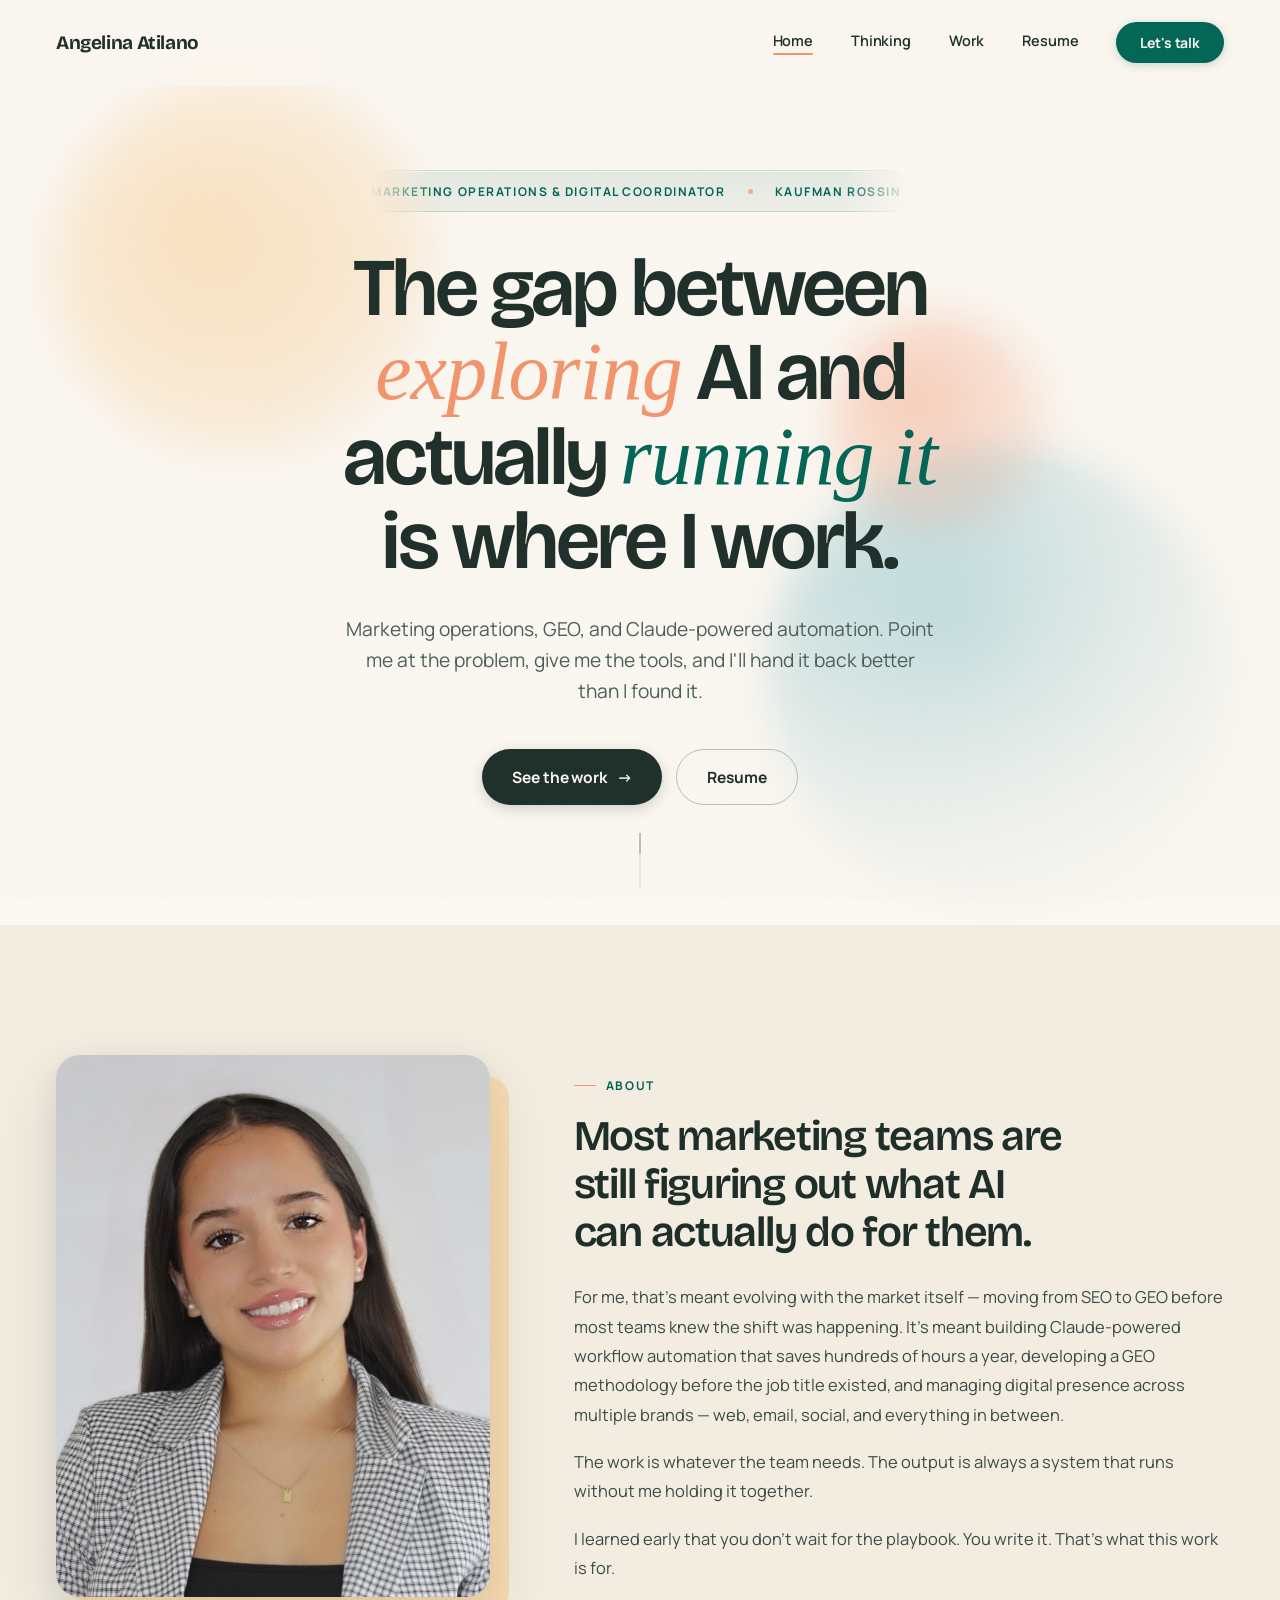
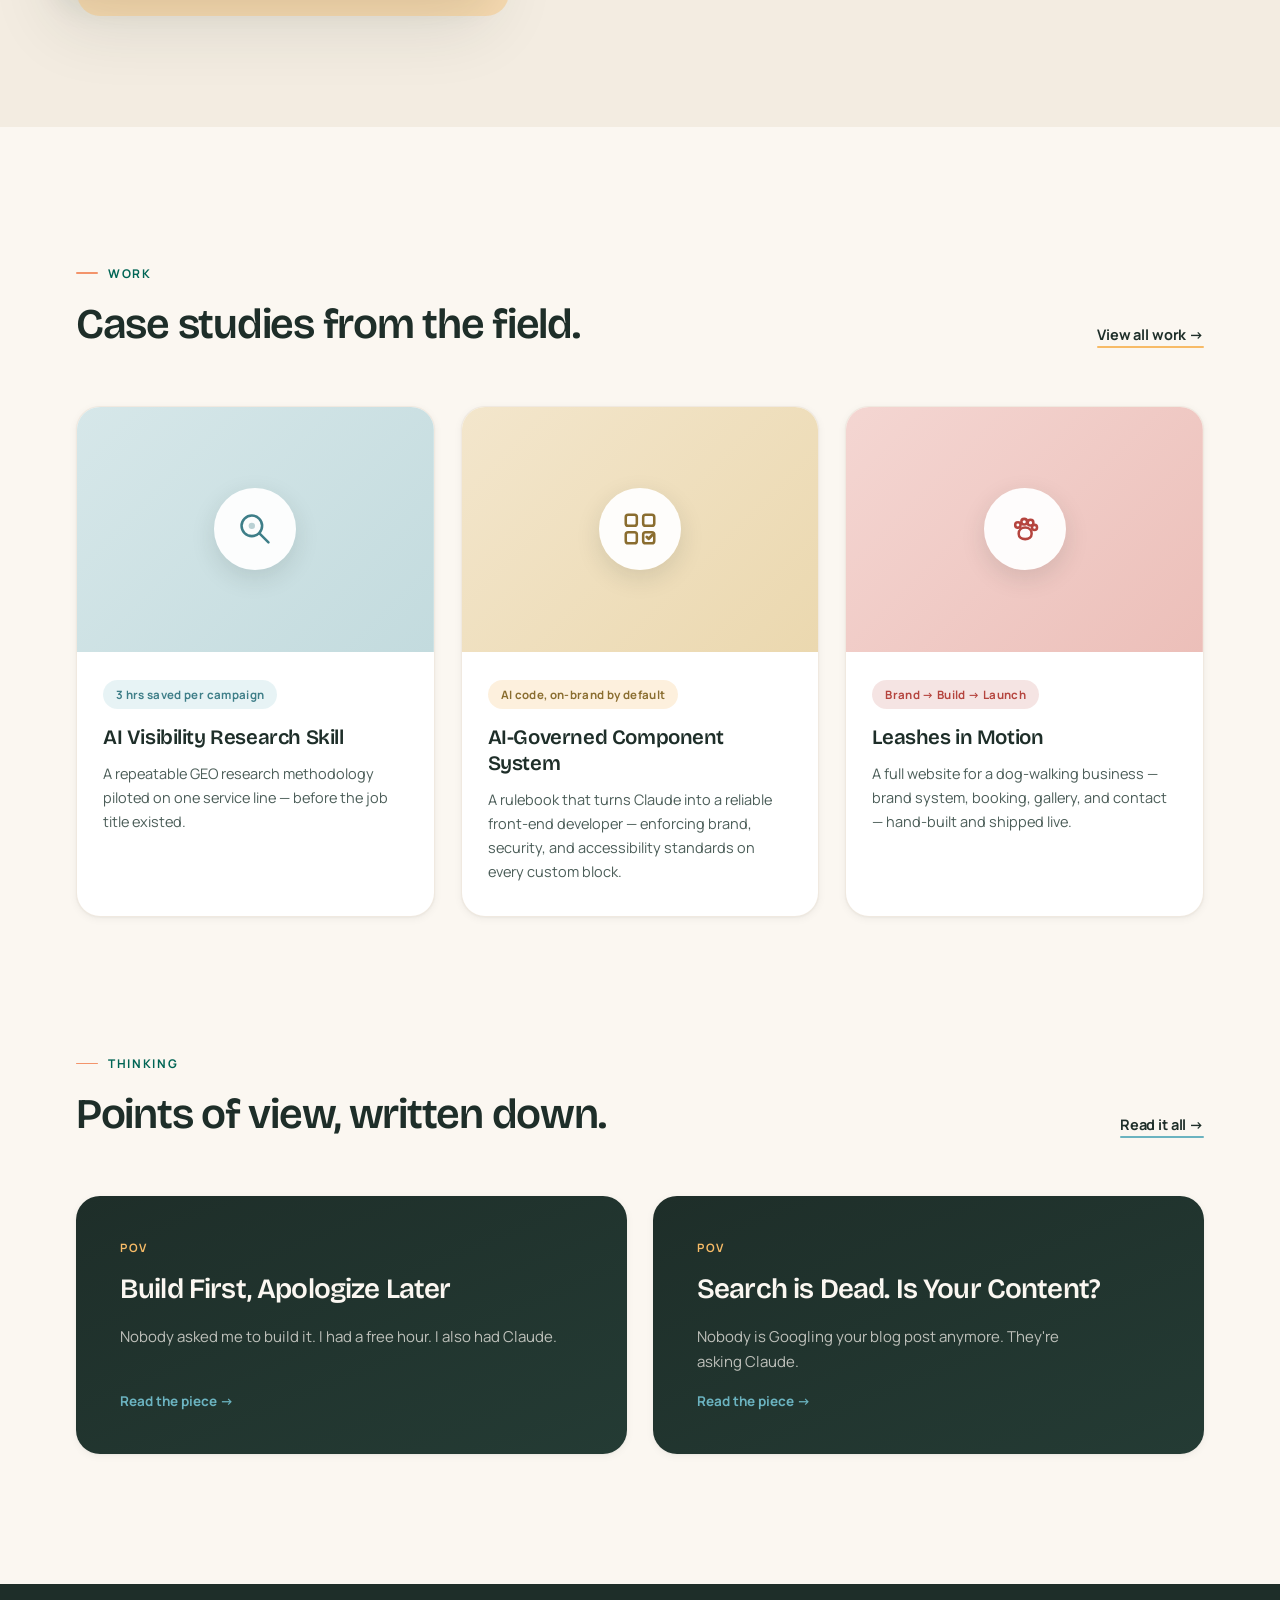
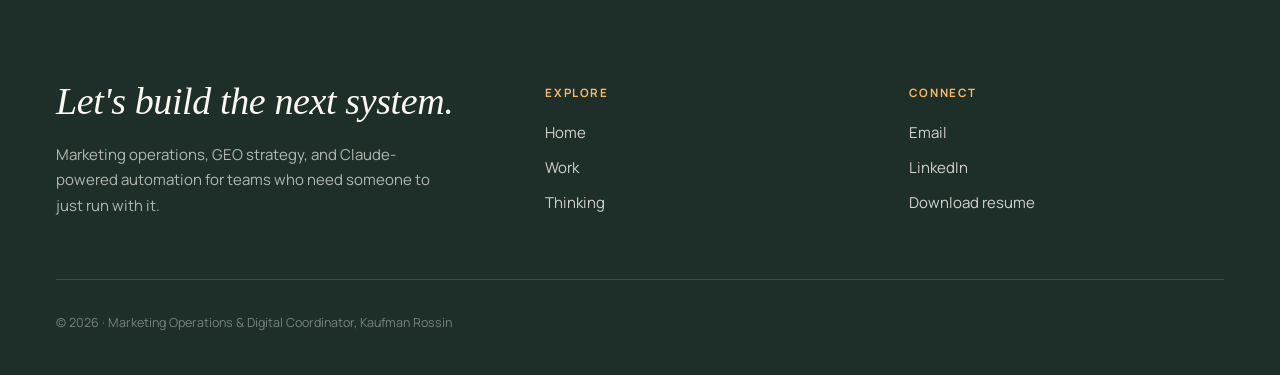
==== commit dc241baa: "Add Leashes in Motion case study; feature it on home page with deep links - Add Leashes in Motion ca" ====
--- a/index.html
+++ b/index.html
@@ -83,7 +83,7 @@
   </div>
 
   <div class="case-grid">
-    <a href="work.html" class="case-card">
+    <a href="work.html#ai-visibility" class="case-card">
       <div class="case-visual" style="background: linear-gradient(135deg,#D6E7E9,#C3DBDE);">
         <div class="case-icon-badge">
           <svg viewBox="0 0 24 24" fill="none" stroke="#3E7E88" stroke-width="1.6" stroke-linecap="round" stroke-linejoin="round">
@@ -100,7 +100,7 @@
       </div>
     </a>
 
-    <a href="work.html" class="case-card">
+    <a href="work.html#component-system" class="case-card">
       <div class="case-visual" style="background: linear-gradient(135deg,#F3E6CC,#EBD8AF);">
         <div class="case-icon-badge">
           <svg viewBox="0 0 24 24" fill="none" stroke="#8A6D2F" stroke-width="1.6" stroke-linecap="round" stroke-linejoin="round">
@@ -119,23 +119,22 @@
       </div>
     </a>
 
-    <a href="work.html" class="case-card">
-      <div class="case-visual" style="background: linear-gradient(135deg,#F6D9C4,#F0C6A8);">
+    <a href="work.html#leashes-in-motion" class="case-card">
+      <div class="case-visual" style="background: linear-gradient(135deg,#F4D6D2,#ECBFB9);">
         <div class="case-icon-badge">
-          <svg viewBox="0 0 24 24" fill="none" stroke="#B5652E" stroke-width="1.6" stroke-linecap="round" stroke-linejoin="round">
-            <line x1="3" y1="21" x2="21" y2="21"/>
-            <rect x="5" y="13" width="3" height="8"/>
-            <rect x="10.5" y="9" width="3" height="12"/>
-            <rect x="16" y="4" width="3" height="17"/>
-            <path d="M4 10.5l5-5 4 4 6.5-6.5" stroke-width="1.6"/>
-            <path d="M15.5 2.5h4v4" stroke-width="1.6"/>
+          <svg viewBox="0 0 24 24" fill="none" stroke="#B5443E" stroke-width="1.6" stroke-linecap="round" stroke-linejoin="round">
+            <circle cx="7.5" cy="9.5" r="1.7"/>
+            <circle cx="11.5" cy="7.4" r="1.8"/>
+            <circle cx="15.5" cy="8" r="1.8"/>
+            <circle cx="18" cy="11" r="1.6"/>
+            <path d="M8 15c0-2.4 1.9-3.9 4.1-3.9S16.2 12.6 16.2 15c0 2.1-1.8 3.4-4.1 3.4S8 17.1 8 15z"/>
           </svg>
         </div>
       </div>
       <div class="case-body">
-        <span class="case-metric" style="color:#B5652E; background:rgba(243,148,107,0.16);">6.41% → 17.7%</span>
-        <h3>LinkedIn Takeover + Dashboard</h3>
-        <p>Took over a dormant account, tripled engagement in 30 days, and built the interactive dashboard that proved it to leadership.</p>
+        <span class="case-metric" style="color:#B5443E; background:rgba(181,68,62,0.14);">Brand → Build → Launch</span>
+        <h3>Leashes in Motion</h3>
+        <p>A full website for a dog-walking business — brand system, booking, gallery, and contact — hand-built and shipped live.</p>
       </div>
     </a>
   </div>
